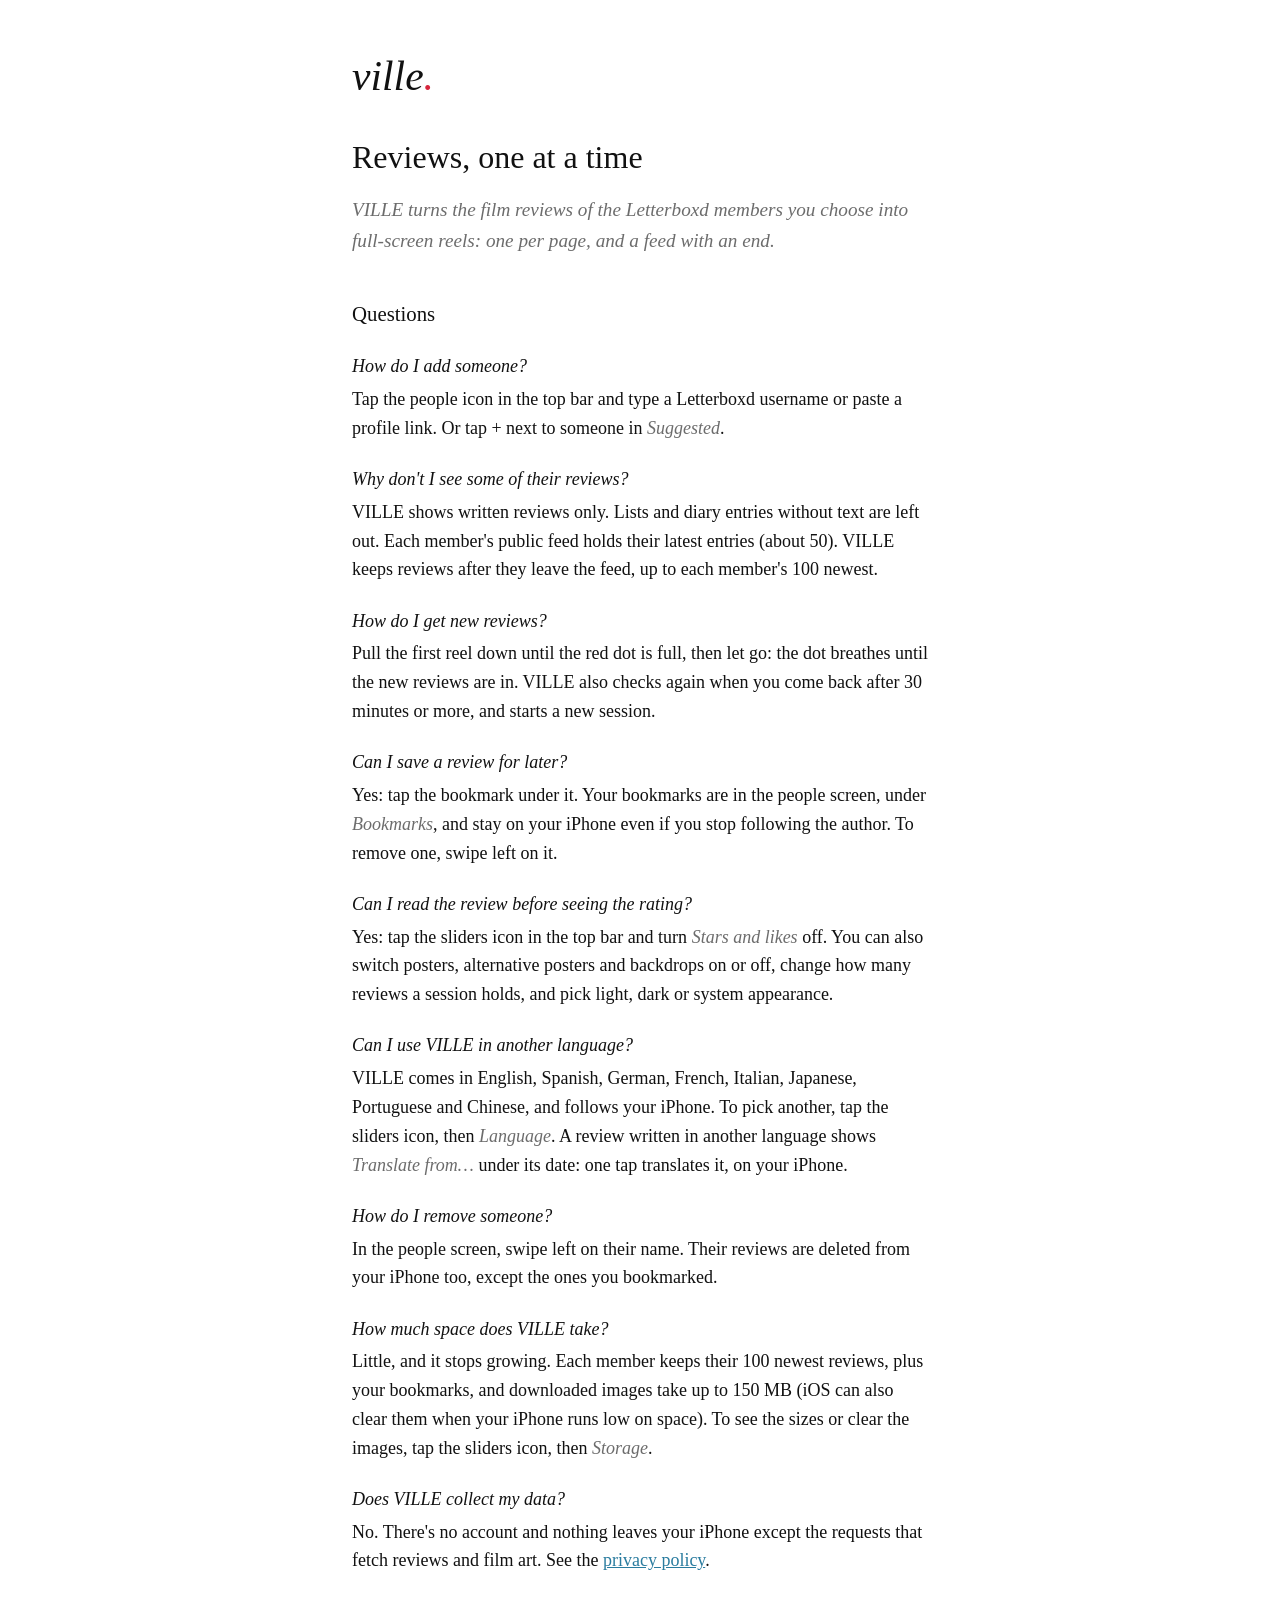
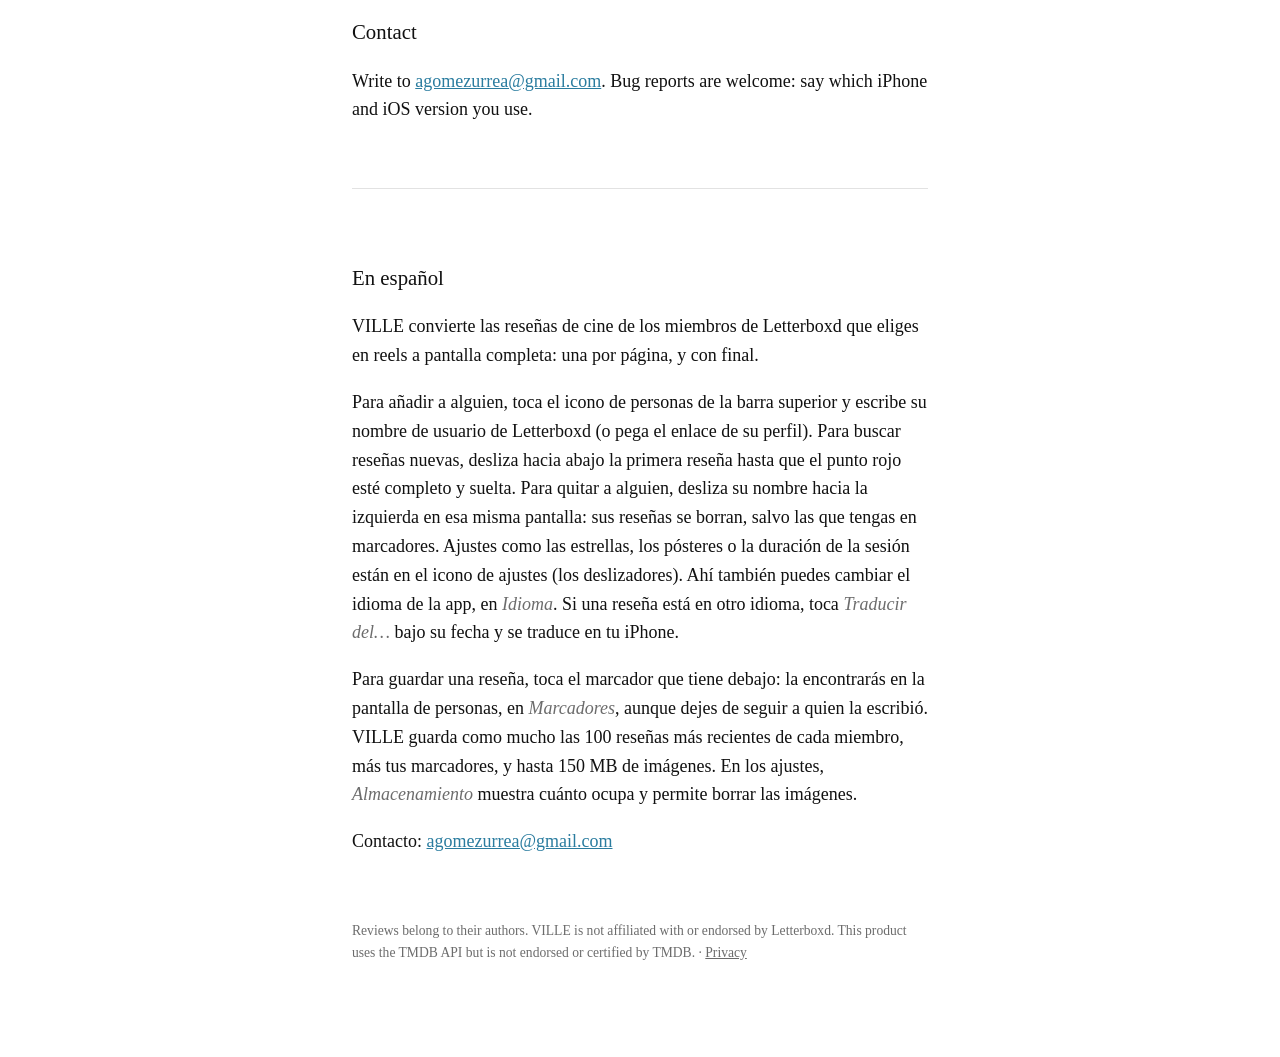
==== store/site/index.html @ 84516b31 "docs: describe bookmarks and storage limits on the support pages - Support: saving a review for late" ====
<!doctype html>
<html lang="en">
<head>
  <meta charset="utf-8">
  <meta name="viewport" content="width=device-width, initial-scale=1">
  <title>Support · ville.</title>
  <meta name="description" content="Film reviews from the Letterboxd members you choose, one at a time. Help and contact.">
  <meta name="color-scheme" content="light dark">
  <meta name="theme-color" content="#ffffff" media="(prefers-color-scheme: light)">
  <meta name="theme-color" content="#000000" media="(prefers-color-scheme: dark)">
  <link rel="icon" type="image/png" sizes="192x192" href="favicon.png">
  <link rel="apple-touch-icon" href="apple-touch-icon.png">
  <!-- Link previews (iMessage, WhatsApp, social): the app icon, exported from AppIcon.icon with ictool -->
  <meta property="og:type" content="website">
  <meta property="og:site_name" content="ville.">
  <meta property="og:title" content="ville.">
  <meta property="og:description" content="Film reviews from the Letterboxd members you choose, one at a time.">
  <meta property="og:url" content="https://blhdes.github.io/village/">
  <meta property="og:image" content="https://blhdes.github.io/village/og-image.png">
  <meta property="og:image:width" content="1200">
  <meta property="og:image:height" content="630">
  <meta property="og:image:alt" content="The VILLE app icon: a lowercase serif italic v and a red full stop.">
  <meta name="twitter:card" content="summary_large_image">
  <link rel="stylesheet" href="style.css">
</head>
<body>
<main>
  <span class="wordmark">ville<span class="dot">.</span></span>

  <h1>Reviews, one at a time</h1>
  <p class="lede">VILLE turns the film reviews of the Letterboxd members you choose into full-screen reels: one per page, and a feed with an end.</p>

  <h2>Questions</h2>
  <dl>
    <dt>How do I add someone?</dt>
    <dd>Tap the people icon in the top bar and type a Letterboxd username or paste a profile link. Or tap + next to someone in <em>Suggested</em>.</dd>

    <dt>Why don't I see some of their reviews?</dt>
    <dd>VILLE shows written reviews only. Lists and diary entries without text are left out. Each member's public feed holds their latest entries (about 50). VILLE keeps reviews after they leave the feed, up to each member's 100 newest.</dd>

    <dt>How do I get new reviews?</dt>
    <dd>Pull the first reel down until the red dot is full, then let go: the dot breathes until the new reviews are in. VILLE also checks again when you come back after 30 minutes or more, and starts a new session.</dd>

    <dt>Can I save a review for later?</dt>
    <dd>Yes: tap the bookmark under it. Your bookmarks are in the people screen, under <em>Bookmarks</em>, and stay on your iPhone even if you stop following the author. To remove one, swipe left on it.</dd>

    <dt>Can I read the review before seeing the rating?</dt>
    <dd>Yes: tap the sliders icon in the top bar and turn <em>Stars and likes</em> off. You can also switch posters, alternative posters and backdrops on or off, change how many reviews a session holds, and pick light, dark or system appearance.</dd>

    <dt>Can I use VILLE in another language?</dt>
    <dd>VILLE comes in English, Spanish, German, French, Italian, Japanese, Portuguese and Chinese, and follows your iPhone. To pick another, tap the sliders icon, then <em>Language</em>. A review written in another language shows <em>Translate from…</em> under its date: one tap translates it, on your iPhone.</dd>

    <dt>How do I remove someone?</dt>
    <dd>In the people screen, swipe left on their name. Their reviews are deleted from your iPhone too, except the ones you bookmarked.</dd>

    <dt>How much space does VILLE take?</dt>
    <dd>Little, and it stops growing. Each member keeps their 100 newest reviews, plus your bookmarks, and downloaded images take up to 150 MB (iOS can also clear them when your iPhone runs low on space). To see the sizes or clear the images, tap the sliders icon, then <em>Storage</em>.</dd>

    <dt>Does VILLE collect my data?</dt>
    <dd>No. There's no account and nothing leaves your iPhone except the requests that fetch reviews and film art. See the <a href="privacy.html">privacy policy</a>.</dd>
  </dl>

  <h2>Contact</h2>
  <p>Write to <a href="mailto:agomezurrea@gmail.com">agomezurrea@gmail.com</a>. Bug reports are welcome: say which iPhone and iOS version you use.</p>

  <section class="language" lang="es">
    <h2>En español</h2>
    <p>VILLE convierte las reseñas de cine de los miembros de Letterboxd que eliges en reels a pantalla completa: una por página, y con final.</p>
    <p>Para añadir a alguien, toca el icono de personas de la barra superior y escribe su nombre de usuario de Letterboxd (o pega el enlace de su perfil). Para buscar reseñas nuevas, desliza hacia abajo la primera reseña hasta que el punto rojo esté completo y suelta. Para quitar a alguien, desliza su nombre hacia la izquierda en esa misma pantalla: sus reseñas se borran, salvo las que tengas en marcadores. Ajustes como las estrellas, los pósteres o la duración de la sesión están en el icono de ajustes (los deslizadores). Ahí también puedes cambiar el idioma de la app, en <em>Idioma</em>. Si una reseña está en otro idioma, toca <em>Traducir del…</em> bajo su fecha y se traduce en tu iPhone.</p>
    <p>Para guardar una reseña, toca el marcador que tiene debajo: la encontrarás en la pantalla de personas, en <em>Marcadores</em>, aunque dejes de seguir a quien la escribió. VILLE guarda como mucho las 100 reseñas más recientes de cada miembro, más tus marcadores, y hasta 150 MB de imágenes. En los ajustes, <em>Almacenamiento</em> muestra cuánto ocupa y permite borrar las imágenes.</p>
    <p>Contacto: <a href="mailto:agomezurrea@gmail.com">agomezurrea@gmail.com</a></p>
  </section>

  <footer>
    <p>Reviews belong to their authors. VILLE is not affiliated with or endorsed by Letterboxd. This product uses the TMDB API but is not endorsed or certified by TMDB. · <a href="privacy.html">Privacy</a></p>
  </footer>
</main>
</body>
</html>
---- store/site/style.css ----
/* VILLE support site: the app's editorial voice on the web.
   Serif text, italic secondary voice, a red full stop, plenty of space. */

:root {
  --bg: #ffffff;
  --text: #111111;
  --secondary: rgba(17, 17, 17, 0.62);
  --red: #d7263d;   /* BrandRed, light */
  --blue: #2a7c9f;  /* BrandBlue, light: links */
  --rule: rgba(17, 17, 17, 0.12);
}

@media (prefers-color-scheme: dark) {
  :root {
    --bg: #000000;
    --text: #f2f2f2;
    --secondary: rgba(242, 242, 242, 0.62);
    --red: #e5475d;  /* BrandRed, dark */
    --blue: #3b95bc; /* BrandBlue, dark */
    --rule: rgba(242, 242, 242, 0.14);
  }
}

* { box-sizing: border-box; }

html { -webkit-text-size-adjust: 100%; }

body {
  margin: 0;
  background: var(--bg);
  color: var(--text);
  font-family: ui-serif, "New York", "Iowan Old Style", Georgia, serif;
  font-size: 18px;
  line-height: 1.6;
}

main {
  max-width: 38rem;
  margin: 0 auto;
  padding: 3.5rem 1rem 5rem;
}

.wordmark {
  display: inline-block;
  font-style: italic;
  font-weight: 400;
  font-size: 2.6rem;
  line-height: 1;
  color: var(--text);
  text-decoration: none;
  margin-bottom: 2.5rem;
}

.dot { color: var(--red); }

h1 {
  font-weight: 400;
  font-size: 2rem;
  line-height: 1.2;
  margin: 0 0 0.5rem;
}

h2 {
  font-weight: 400;
  font-size: 1.3rem;
  margin: 2.5rem 0 0.5rem;
}

.dateline {
  font-size: 0.75rem;
  letter-spacing: 0.14em;
  text-transform: uppercase;
  color: var(--secondary);
  margin: 0 0 2rem;
}

.lede {
  font-style: italic;
  font-size: 1.2rem;
  color: var(--secondary);
}

em, .note { color: var(--secondary); }

a { color: var(--blue); }

ul { padding-left: 1.2rem; }
li { margin: 0.35rem 0; }

dt { margin-top: 1.4rem; font-style: italic; }
dd { margin: 0.25rem 0 0; }

.language {
  margin-top: 4rem;
  padding-top: 2rem;
  border-top: 1px solid var(--rule);
}

footer {
  margin-top: 4rem;
  font-size: 0.85rem;
  color: var(--secondary);
}

footer a { color: inherit; }
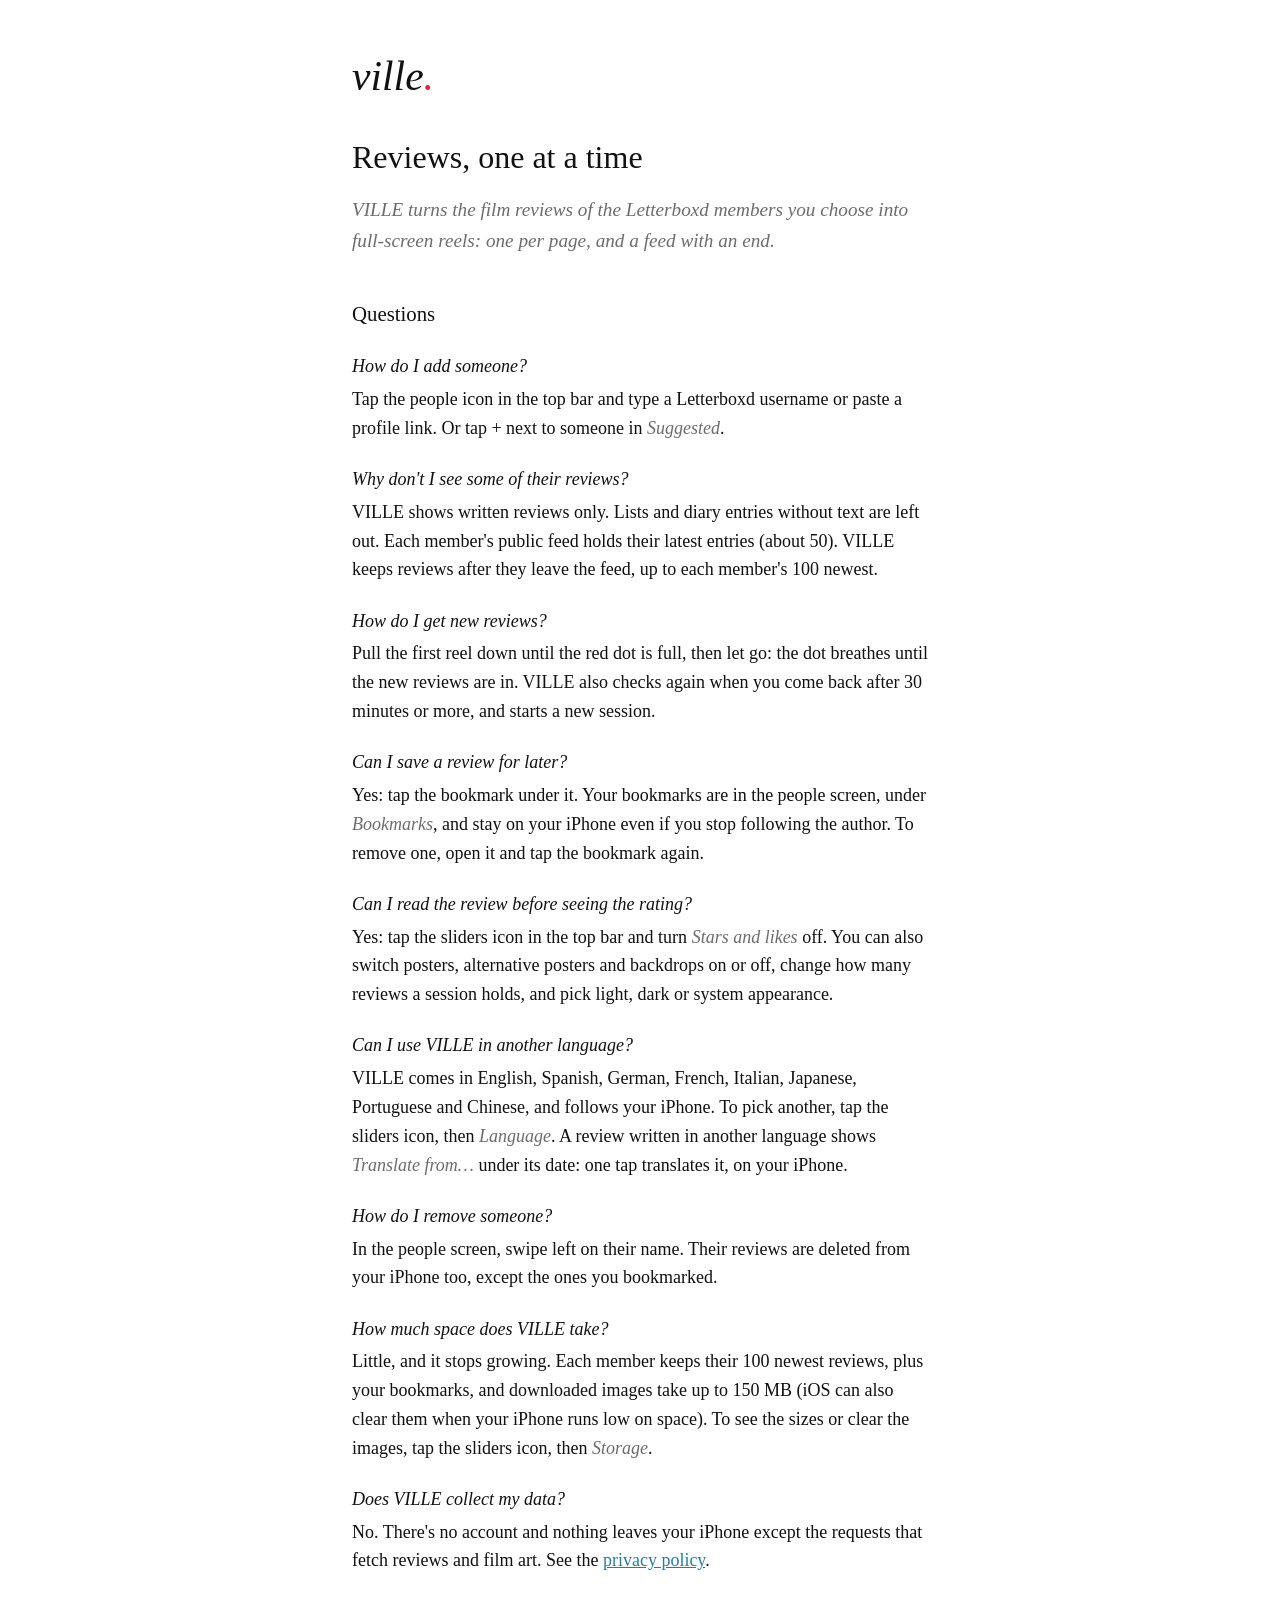
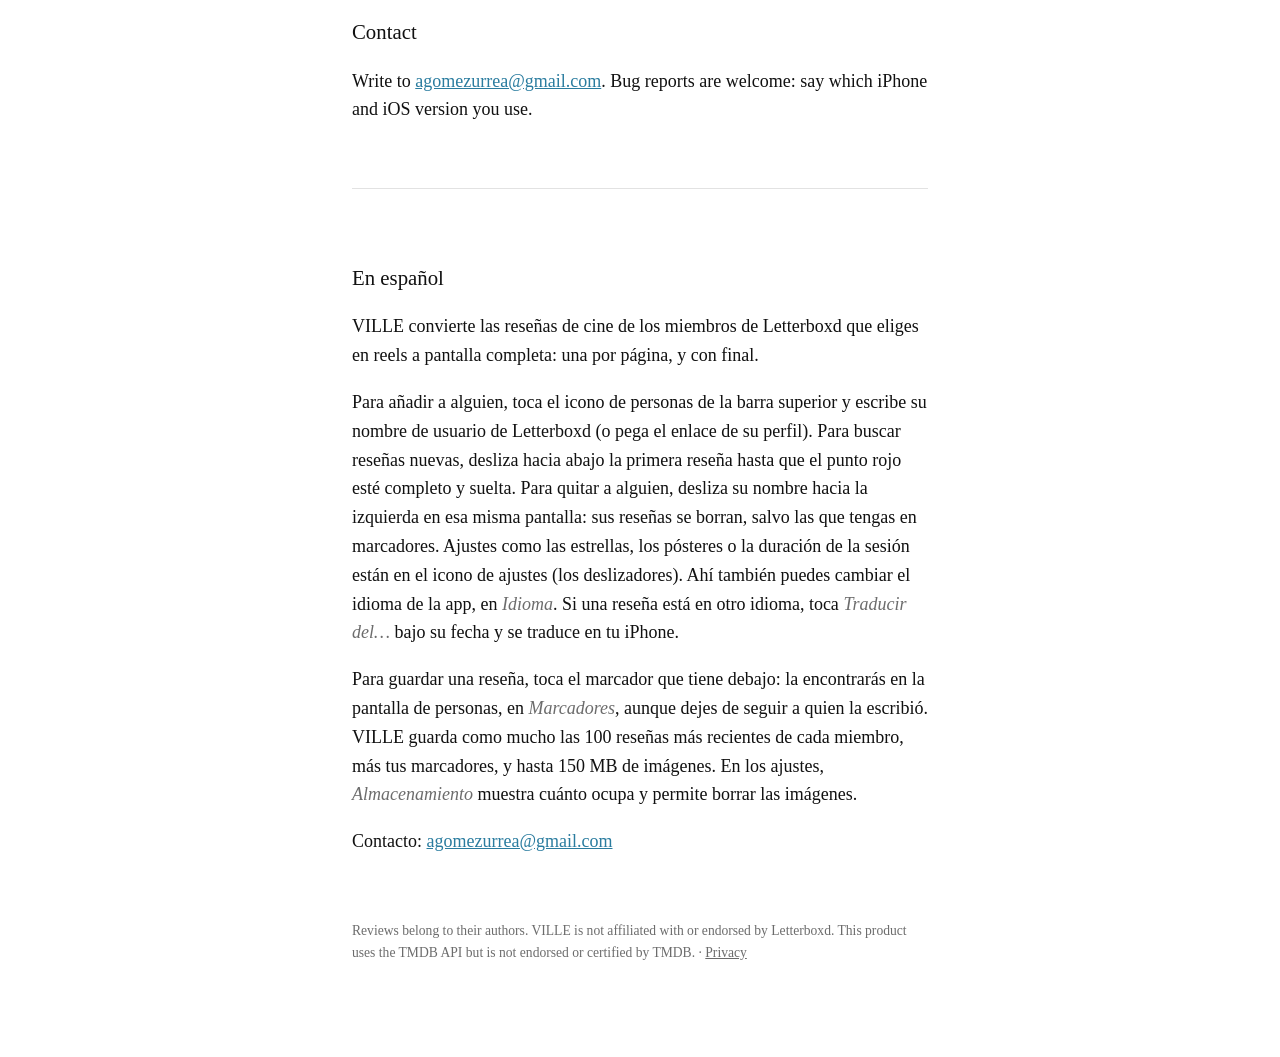
==== commit 1805da3c: "feat: scroll through bookmarks once one is open - Tapping a bookmark opens all of them in full on on" ====
--- a/store/site/index.html
+++ b/store/site/index.html
@@ -42,7 +42,7 @@
     <dd>Pull the first reel down until the red dot is full, then let go: the dot breathes until the new reviews are in. VILLE also checks again when you come back after 30 minutes or more, and starts a new session.</dd>
 
     <dt>Can I save a review for later?</dt>
-    <dd>Yes: tap the bookmark under it. Your bookmarks are in the people screen, under <em>Bookmarks</em>, and stay on your iPhone even if you stop following the author. To remove one, swipe left on it.</dd>
+    <dd>Yes: tap the bookmark under it. Your bookmarks are in the people screen, under <em>Bookmarks</em>, and stay on your iPhone even if you stop following the author. To remove one, open it and tap the bookmark again.</dd>
 
     <dt>Can I read the review before seeing the rating?</dt>
     <dd>Yes: tap the sliders icon in the top bar and turn <em>Stars and likes</em> off. You can also switch posters, alternative posters and backdrops on or off, change how many reviews a session holds, and pick light, dark or system appearance.</dd>
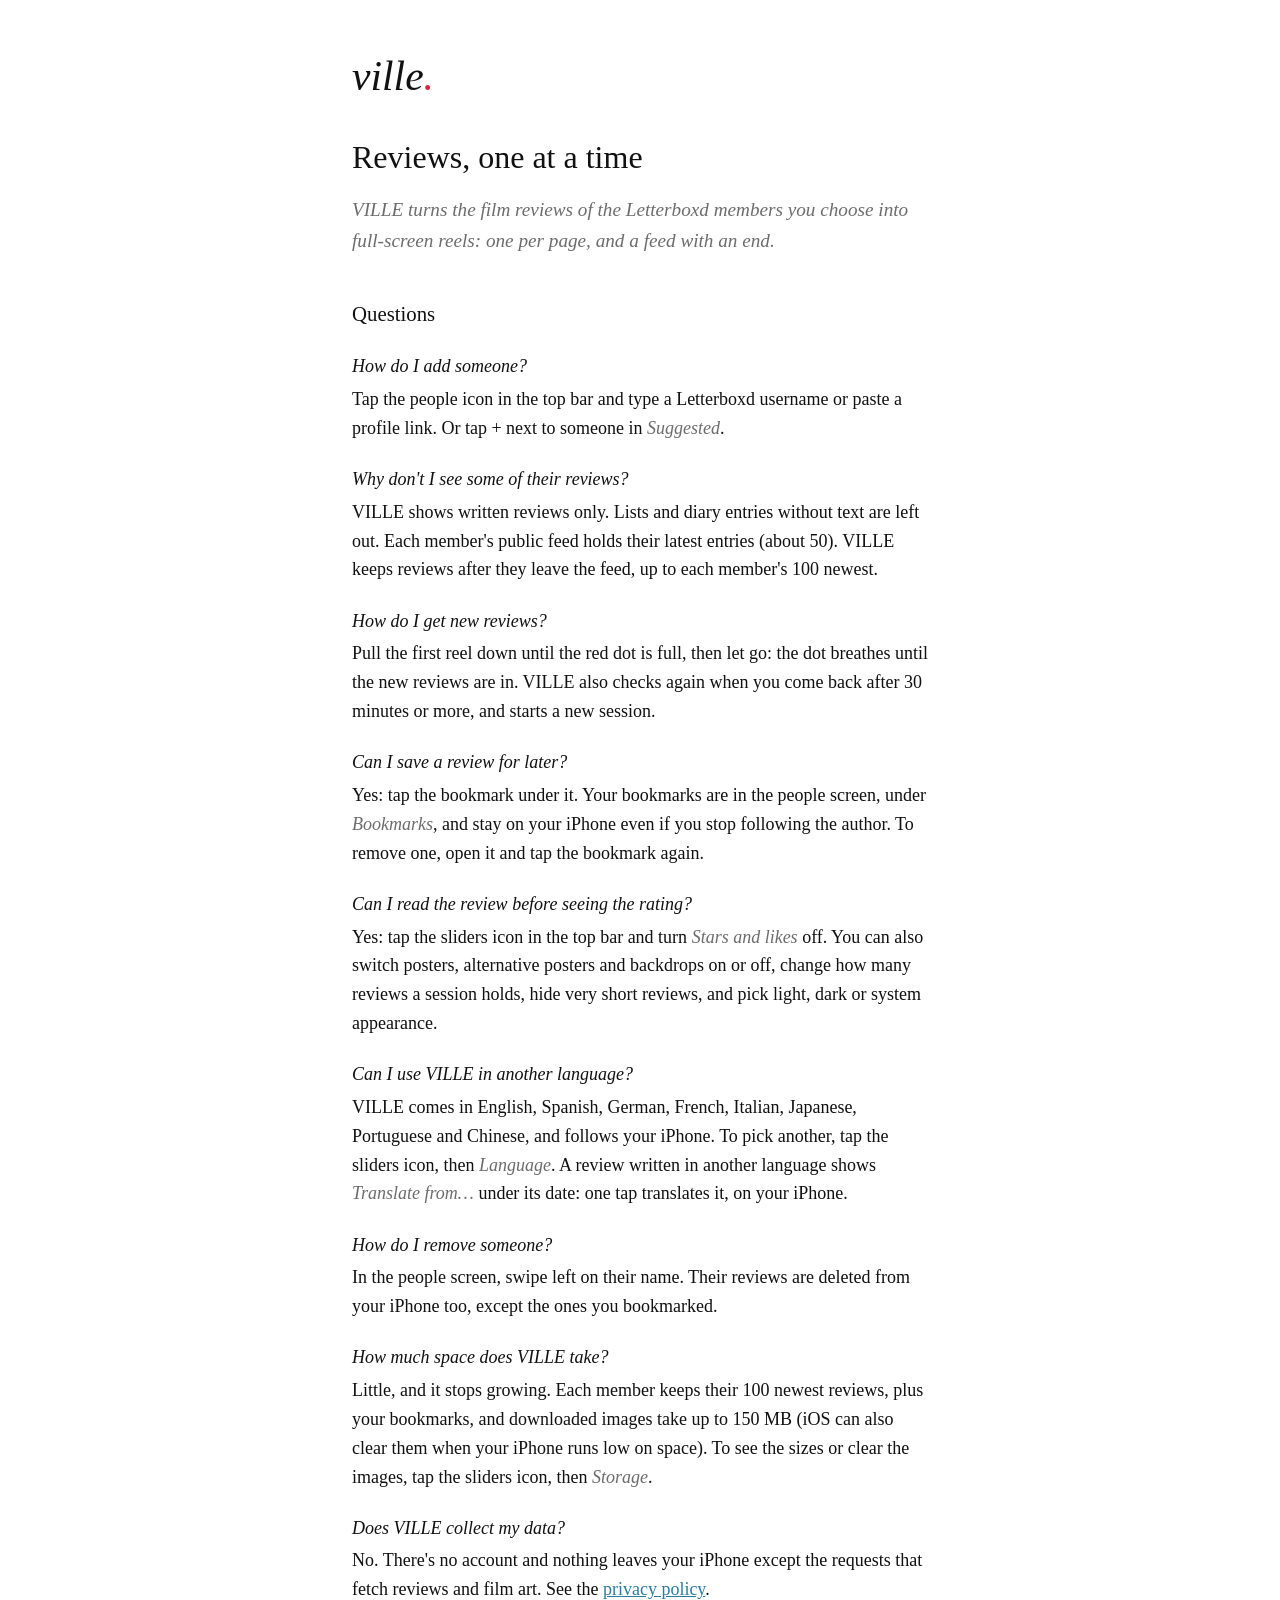
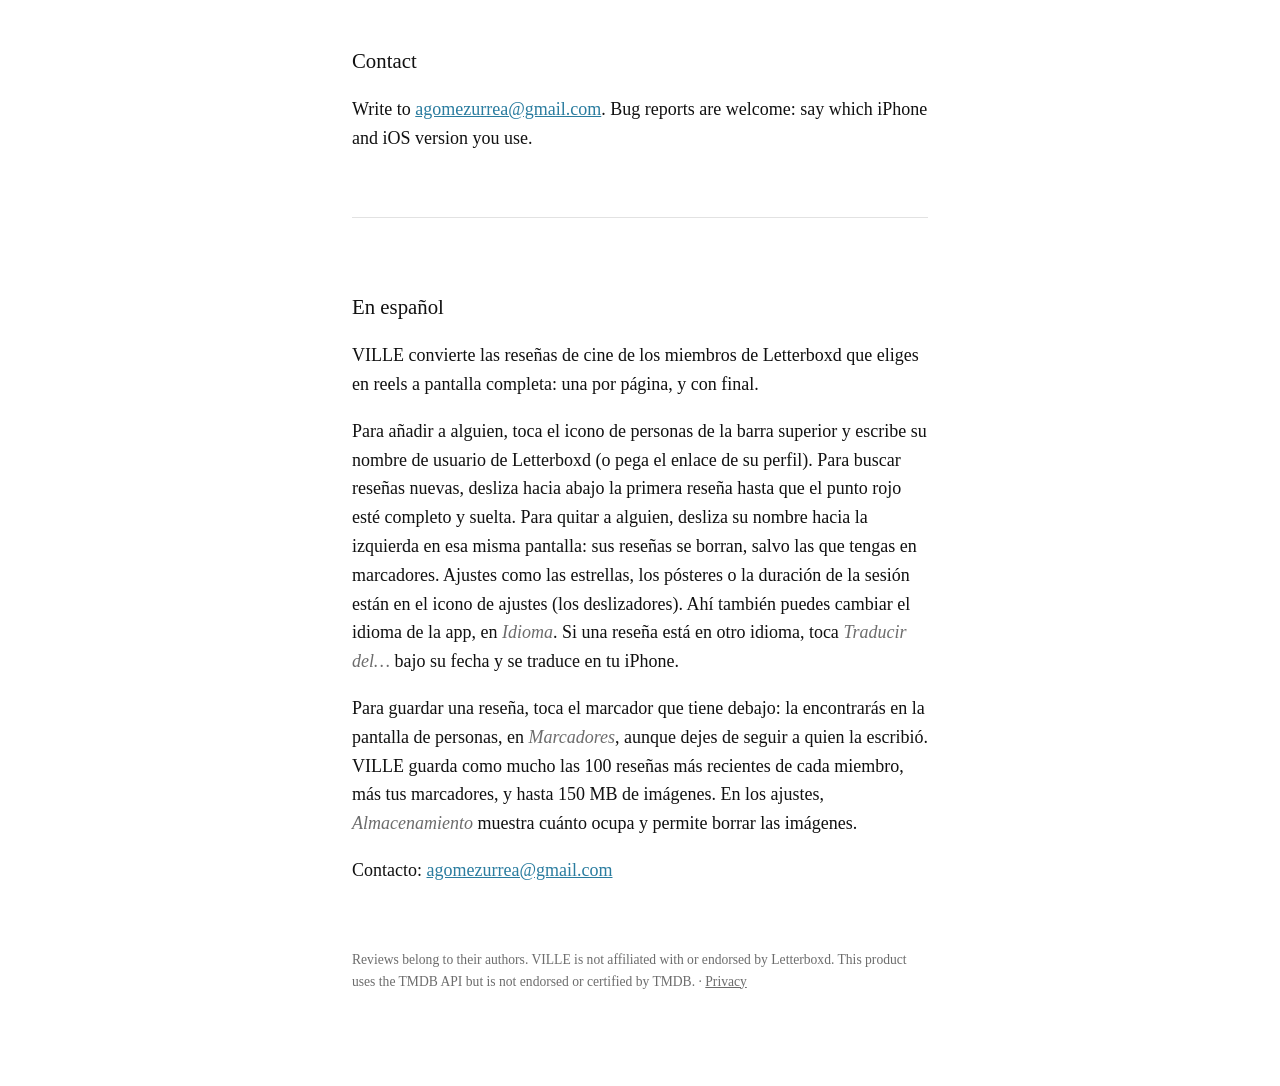
==== commit 2bff48fc: "feat: hide very short reviews from Settings Settings → Reading gets "Hide very short reviews", off b" ====
--- a/store/site/index.html
+++ b/store/site/index.html
@@ -45,7 +45,7 @@
     <dd>Yes: tap the bookmark under it. Your bookmarks are in the people screen, under <em>Bookmarks</em>, and stay on your iPhone even if you stop following the author. To remove one, open it and tap the bookmark again.</dd>
 
     <dt>Can I read the review before seeing the rating?</dt>
-    <dd>Yes: tap the sliders icon in the top bar and turn <em>Stars and likes</em> off. You can also switch posters, alternative posters and backdrops on or off, change how many reviews a session holds, and pick light, dark or system appearance.</dd>
+    <dd>Yes: tap the sliders icon in the top bar and turn <em>Stars and likes</em> off. You can also switch posters, alternative posters and backdrops on or off, change how many reviews a session holds, hide very short reviews, and pick light, dark or system appearance.</dd>
 
     <dt>Can I use VILLE in another language?</dt>
     <dd>VILLE comes in English, Spanish, German, French, Italian, Japanese, Portuguese and Chinese, and follows your iPhone. To pick another, tap the sliders icon, then <em>Language</em>. A review written in another language shows <em>Translate from…</em> under its date: one tap translates it, on your iPhone.</dd>
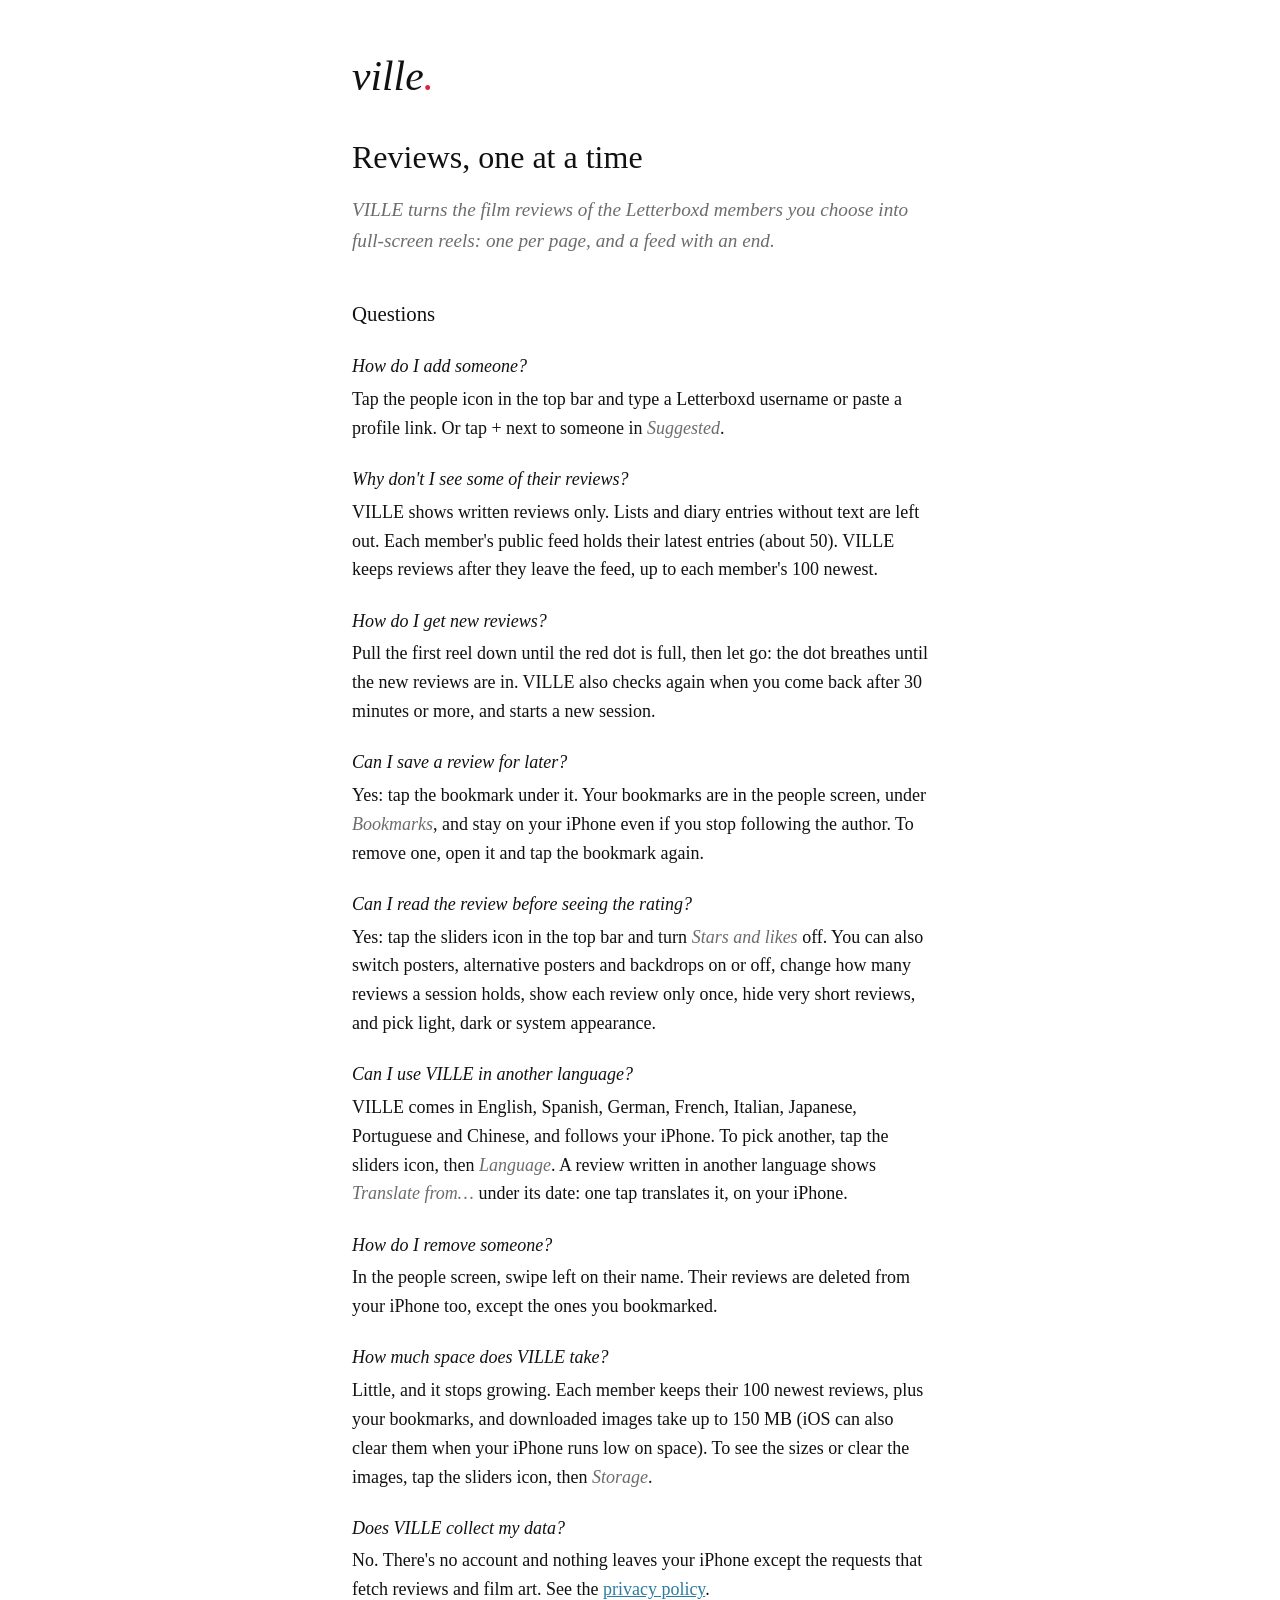
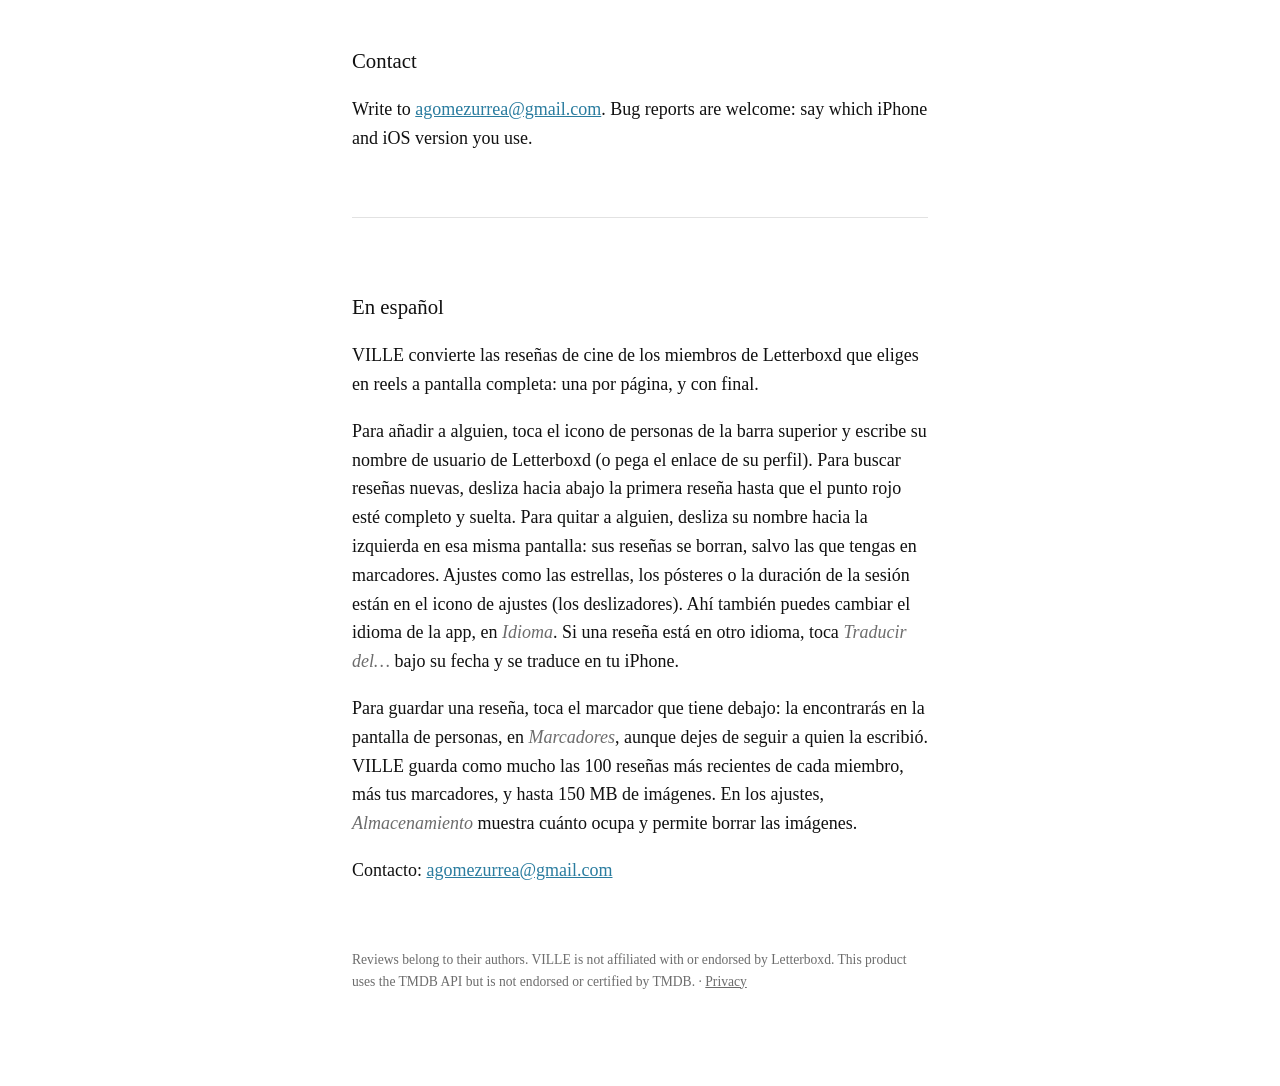
==== commit 6665ab91: "feat: show each review only once, from Settings Settings → Reading gets "Show each review once", off" ====
--- a/store/site/index.html
+++ b/store/site/index.html
@@ -45,7 +45,7 @@
     <dd>Yes: tap the bookmark under it. Your bookmarks are in the people screen, under <em>Bookmarks</em>, and stay on your iPhone even if you stop following the author. To remove one, open it and tap the bookmark again.</dd>
 
     <dt>Can I read the review before seeing the rating?</dt>
-    <dd>Yes: tap the sliders icon in the top bar and turn <em>Stars and likes</em> off. You can also switch posters, alternative posters and backdrops on or off, change how many reviews a session holds, hide very short reviews, and pick light, dark or system appearance.</dd>
+    <dd>Yes: tap the sliders icon in the top bar and turn <em>Stars and likes</em> off. You can also switch posters, alternative posters and backdrops on or off, change how many reviews a session holds, show each review only once, hide very short reviews, and pick light, dark or system appearance.</dd>
 
     <dt>Can I use VILLE in another language?</dt>
     <dd>VILLE comes in English, Spanish, German, French, Italian, Japanese, Portuguese and Chinese, and follows your iPhone. To pick another, tap the sliders icon, then <em>Language</em>. A review written in another language shows <em>Translate from…</em> under its date: one tap translates it, on your iPhone.</dd>
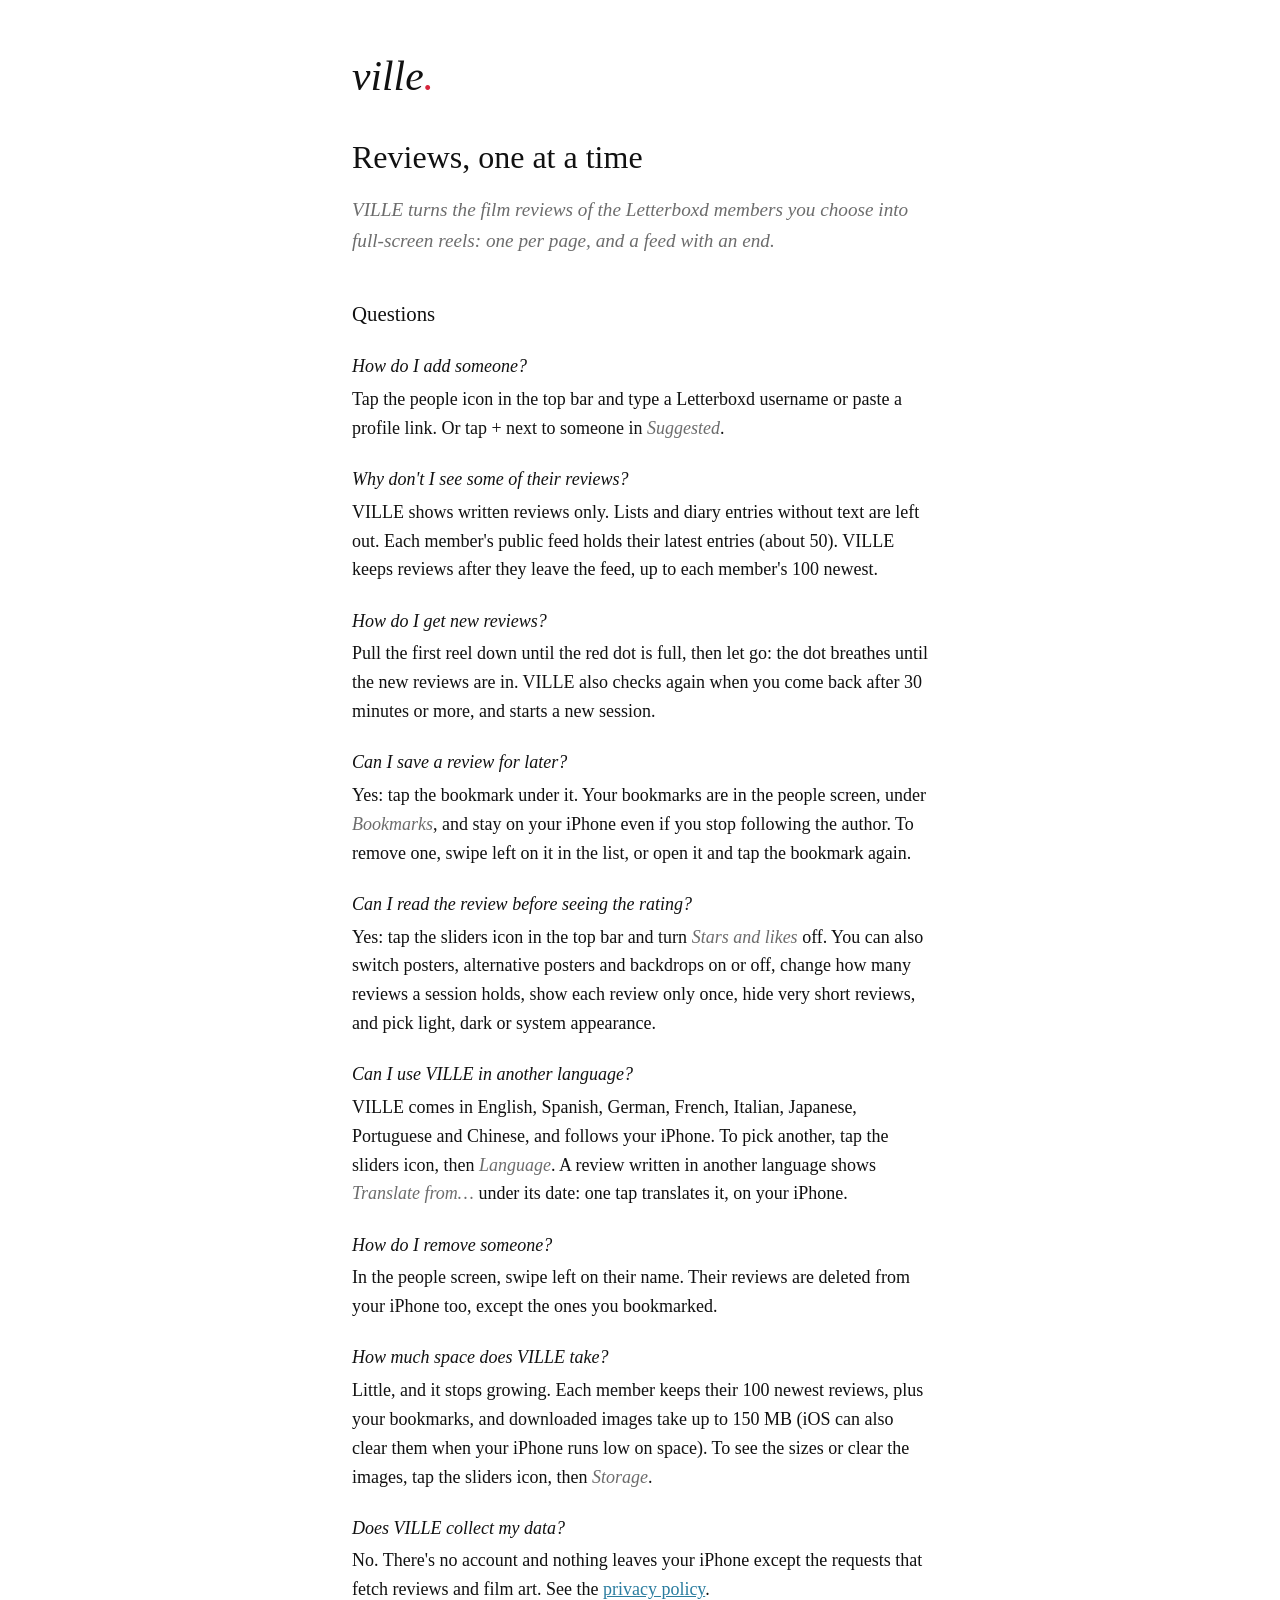
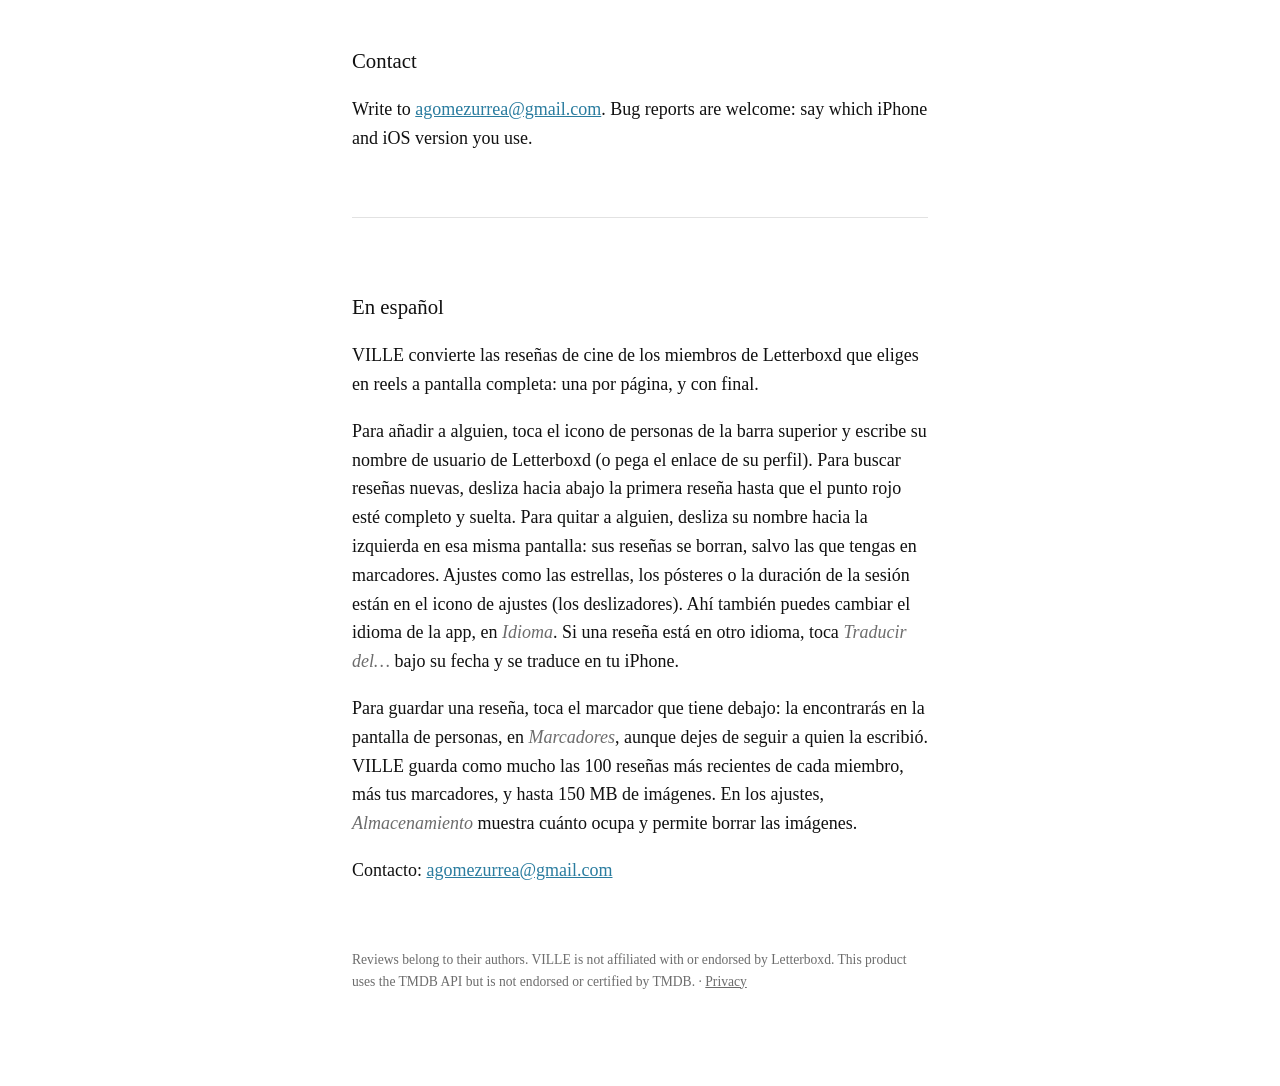
==== commit 1e020240: "feat: remove bookmarks with a swipe in the list Bookmarks double as a watchlist: swiping a row left " ====
--- a/store/site/index.html
+++ b/store/site/index.html
@@ -42,7 +42,7 @@
     <dd>Pull the first reel down until the red dot is full, then let go: the dot breathes until the new reviews are in. VILLE also checks again when you come back after 30 minutes or more, and starts a new session.</dd>
 
     <dt>Can I save a review for later?</dt>
-    <dd>Yes: tap the bookmark under it. Your bookmarks are in the people screen, under <em>Bookmarks</em>, and stay on your iPhone even if you stop following the author. To remove one, open it and tap the bookmark again.</dd>
+    <dd>Yes: tap the bookmark under it. Your bookmarks are in the people screen, under <em>Bookmarks</em>, and stay on your iPhone even if you stop following the author. To remove one, swipe left on it in the list, or open it and tap the bookmark again.</dd>
 
     <dt>Can I read the review before seeing the rating?</dt>
     <dd>Yes: tap the sliders icon in the top bar and turn <em>Stars and likes</em> off. You can also switch posters, alternative posters and backdrops on or off, change how many reviews a session holds, show each review only once, hide very short reviews, and pick light, dark or system appearance.</dd>
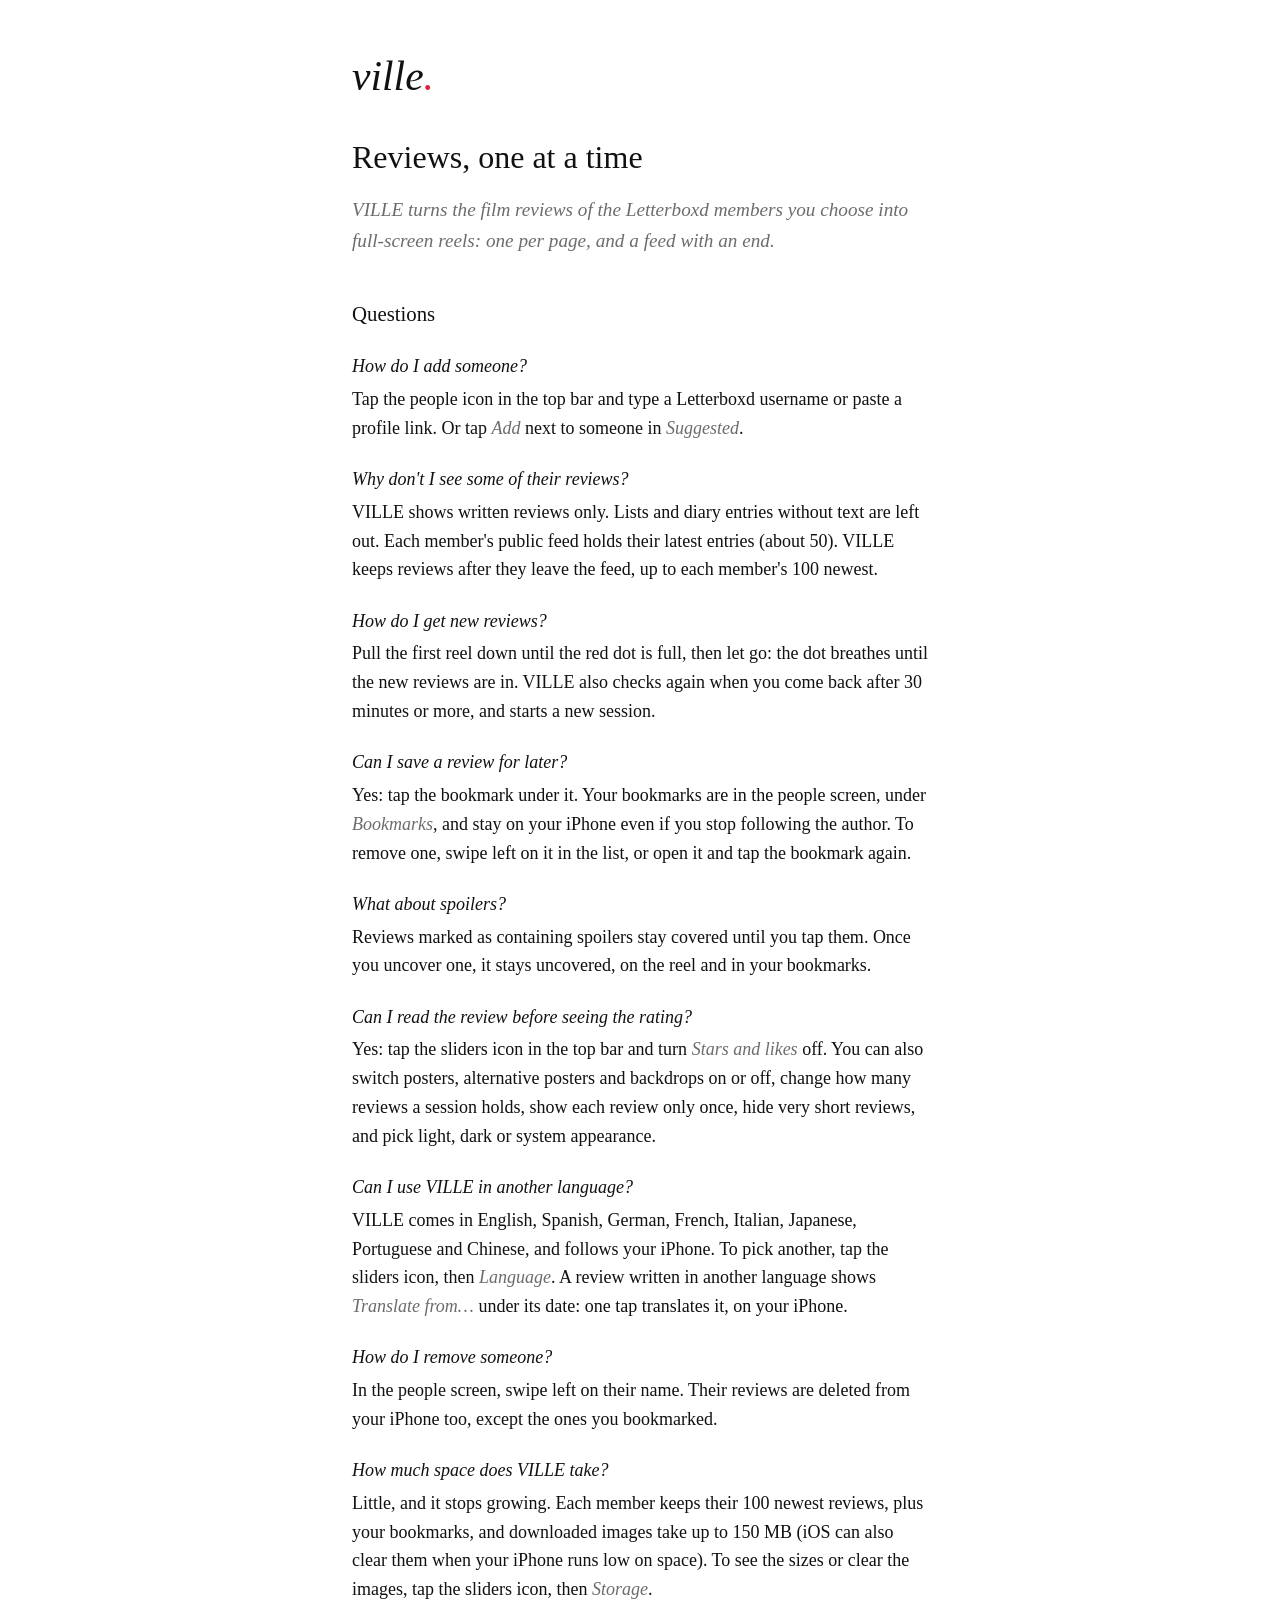
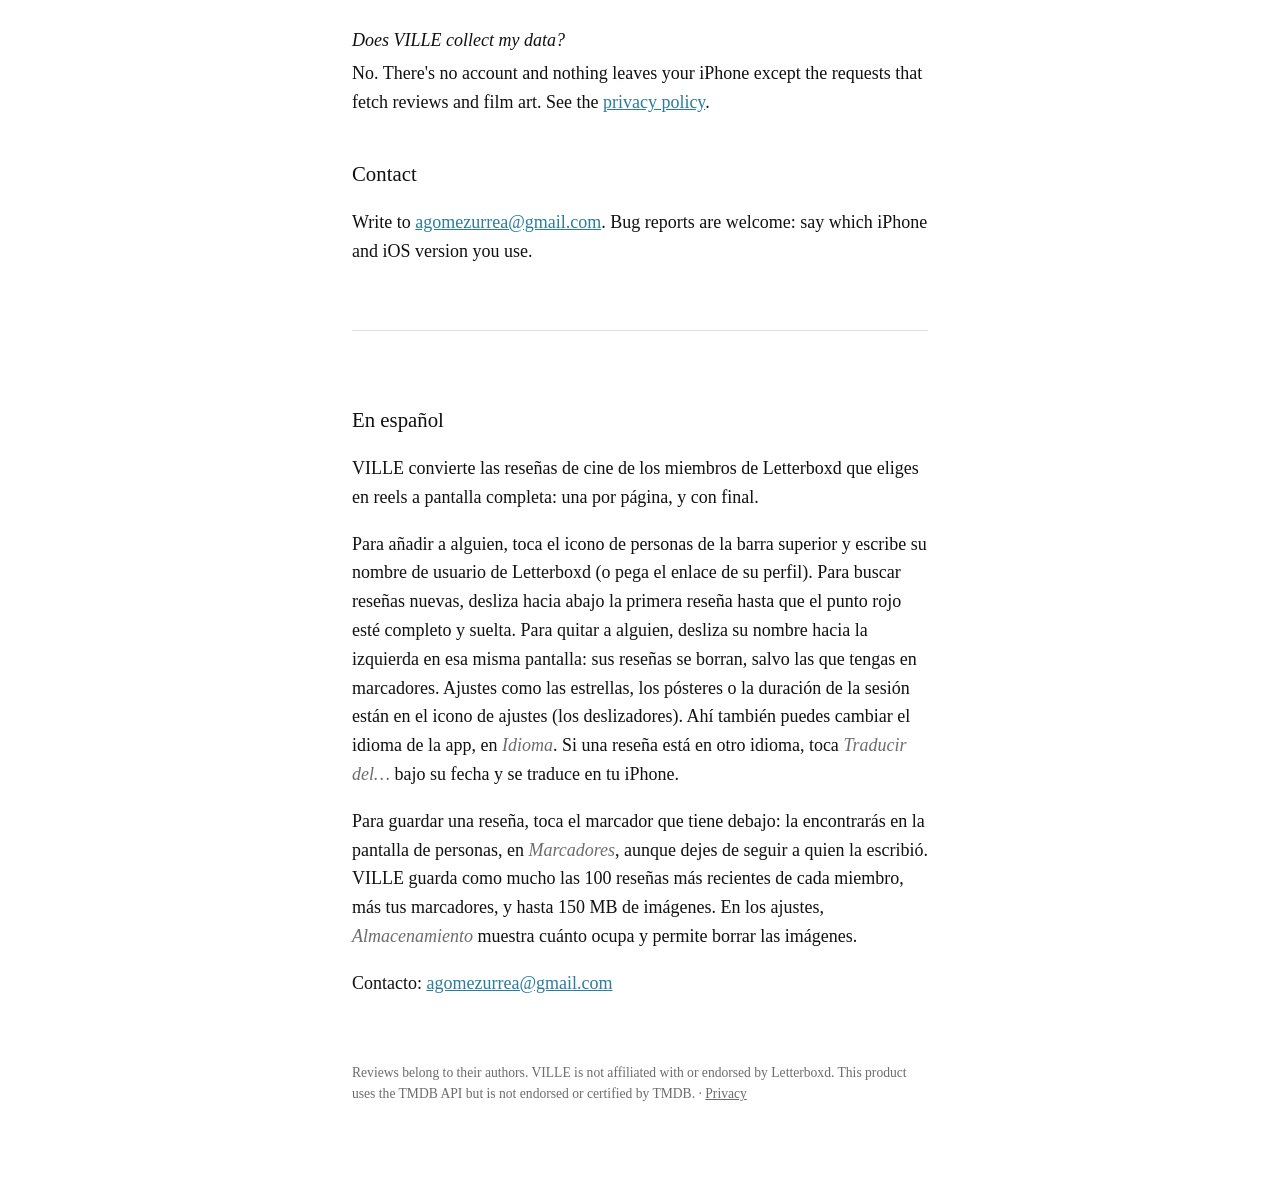
==== commit 7aa3193d: "docs: bring the README and store docs up to date - README: what VILLE does today (Reading options, b" ====
--- a/store/site/index.html
+++ b/store/site/index.html
@@ -33,7 +33,7 @@
   <h2>Questions</h2>
   <dl>
     <dt>How do I add someone?</dt>
-    <dd>Tap the people icon in the top bar and type a Letterboxd username or paste a profile link. Or tap + next to someone in <em>Suggested</em>.</dd>
+    <dd>Tap the people icon in the top bar and type a Letterboxd username or paste a profile link. Or tap <em>Add</em> next to someone in <em>Suggested</em>.</dd>
 
     <dt>Why don't I see some of their reviews?</dt>
     <dd>VILLE shows written reviews only. Lists and diary entries without text are left out. Each member's public feed holds their latest entries (about 50). VILLE keeps reviews after they leave the feed, up to each member's 100 newest.</dd>
@@ -43,6 +43,9 @@
 
     <dt>Can I save a review for later?</dt>
     <dd>Yes: tap the bookmark under it. Your bookmarks are in the people screen, under <em>Bookmarks</em>, and stay on your iPhone even if you stop following the author. To remove one, swipe left on it in the list, or open it and tap the bookmark again.</dd>
+
+    <dt>What about spoilers?</dt>
+    <dd>Reviews marked as containing spoilers stay covered until you tap them. Once you uncover one, it stays uncovered, on the reel and in your bookmarks.</dd>
 
     <dt>Can I read the review before seeing the rating?</dt>
     <dd>Yes: tap the sliders icon in the top bar and turn <em>Stars and likes</em> off. You can also switch posters, alternative posters and backdrops on or off, change how many reviews a session holds, show each review only once, hide very short reviews, and pick light, dark or system appearance.</dd>
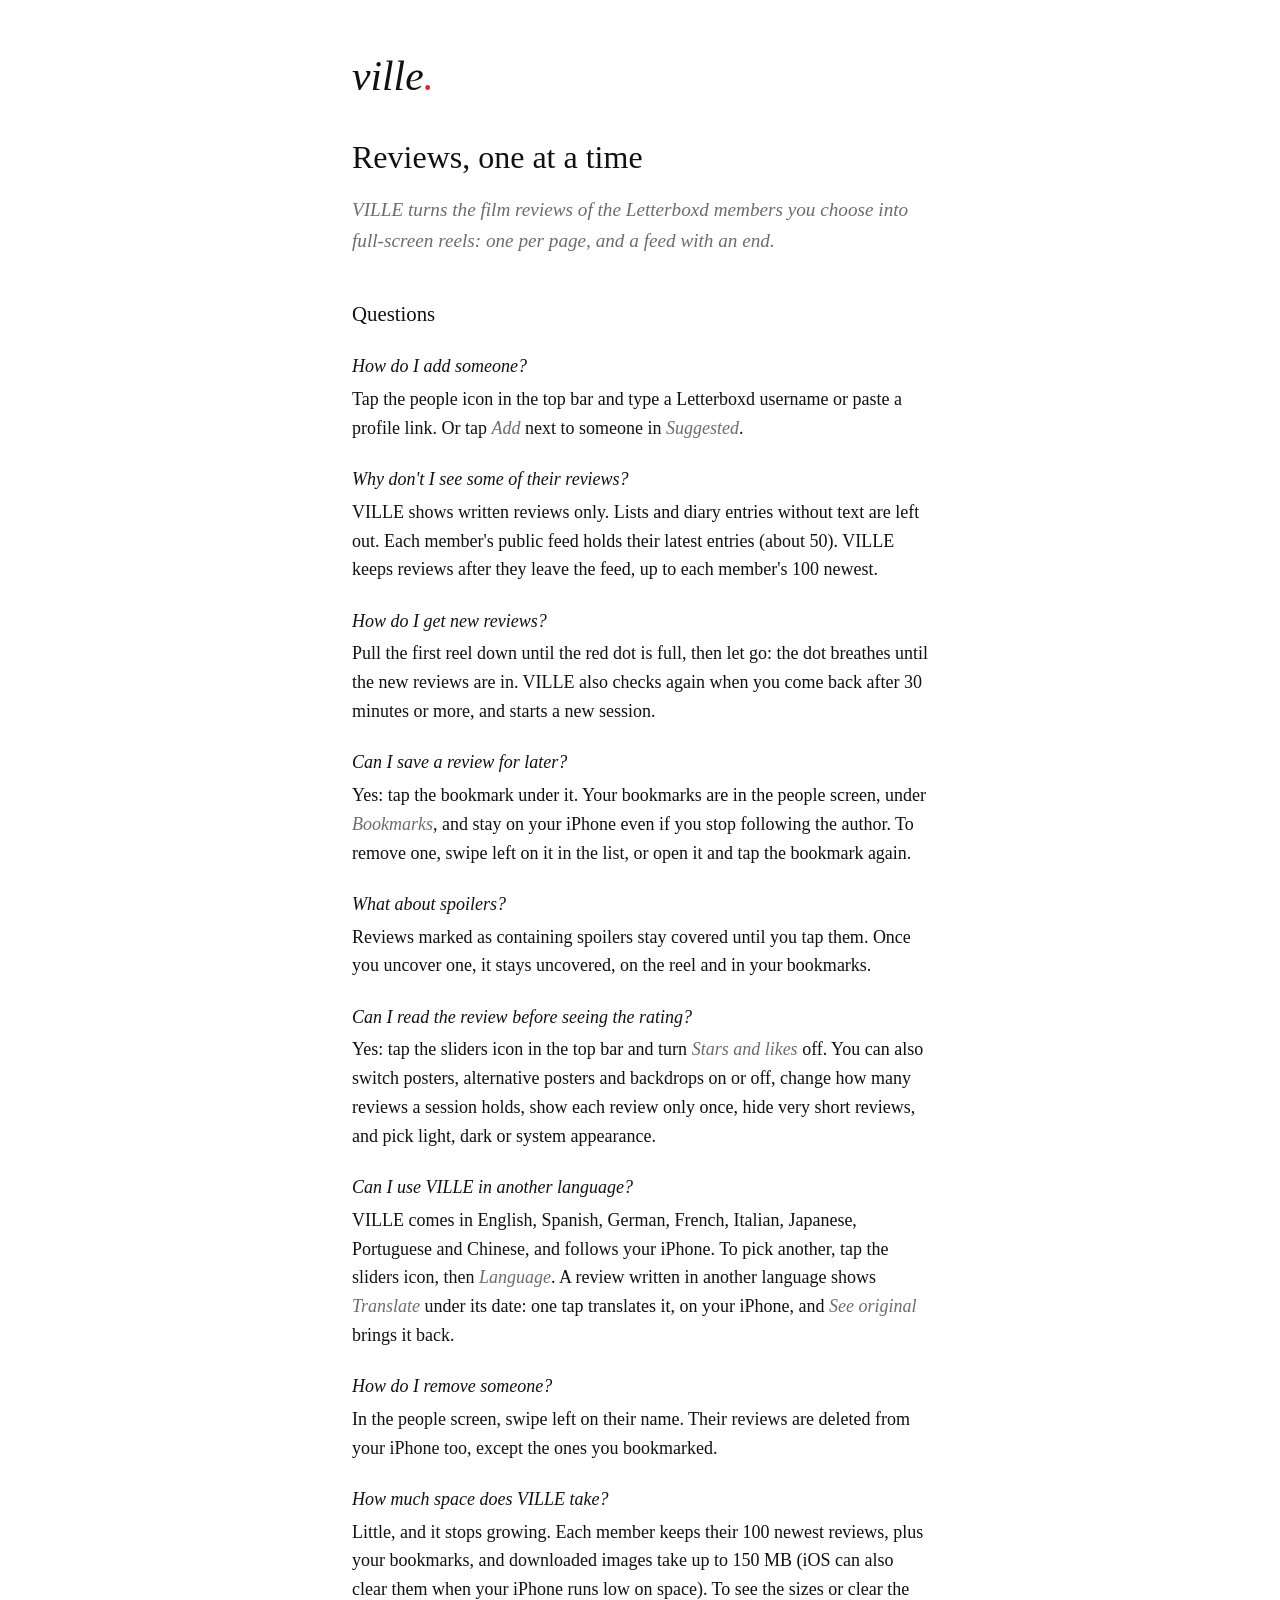
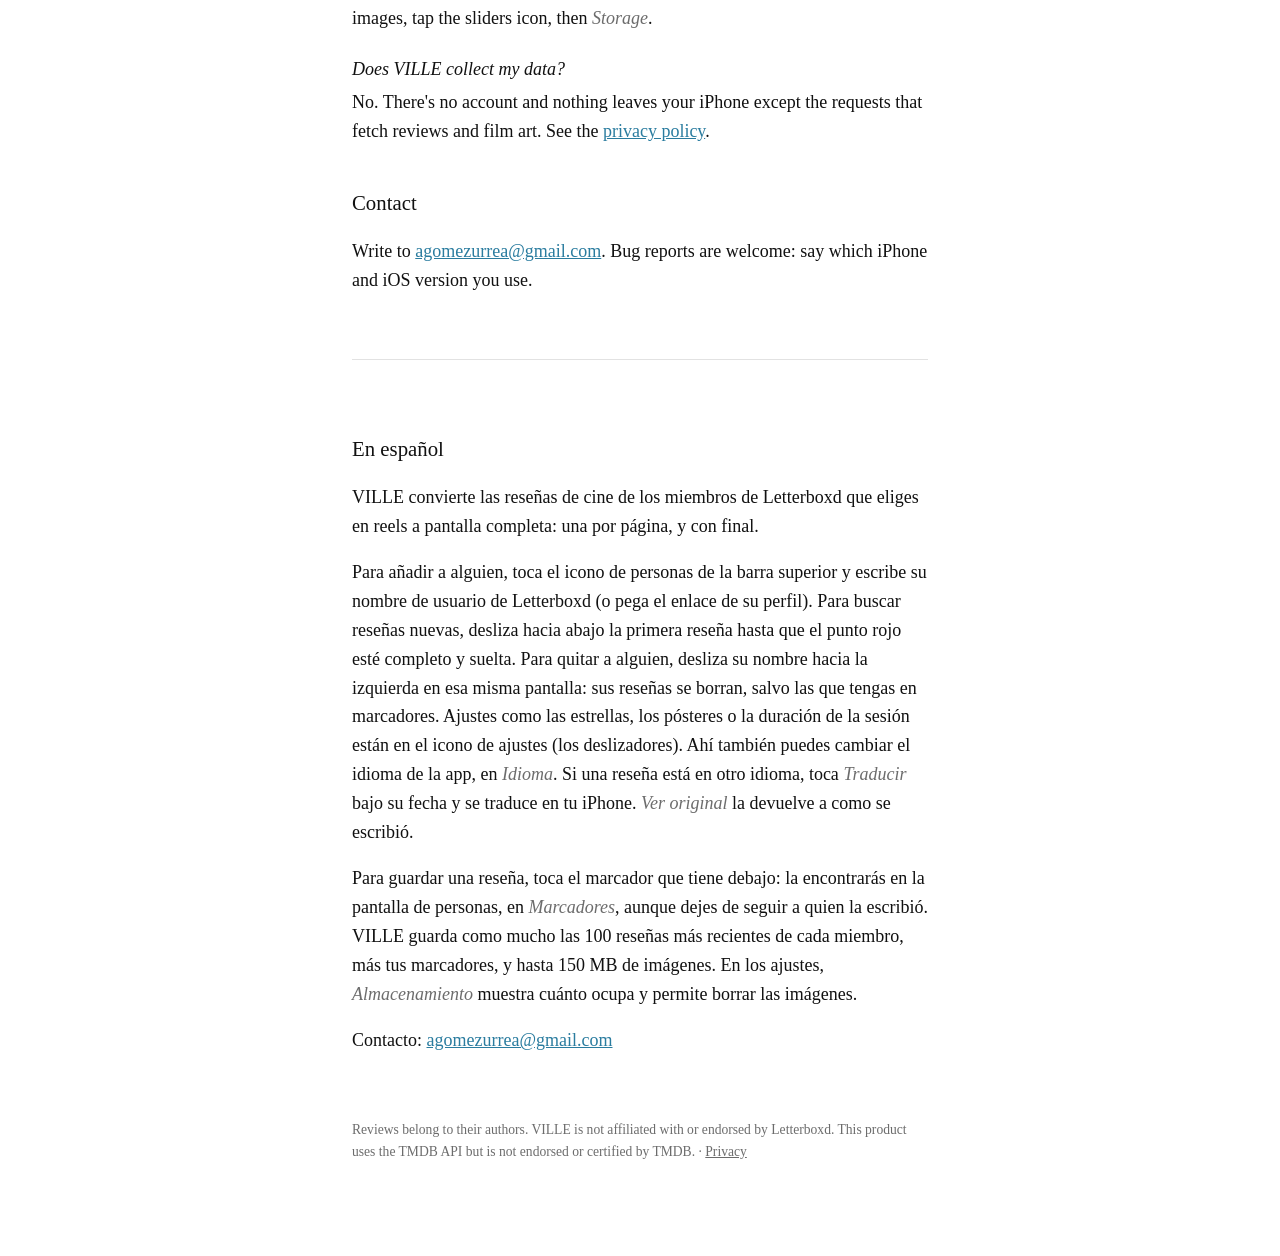
==== commit 120d0d6d: "feat: shorten the translation note and add the translate symbol The note under a review's dateline n" ====
--- a/store/site/index.html
+++ b/store/site/index.html
@@ -51,7 +51,7 @@
     <dd>Yes: tap the sliders icon in the top bar and turn <em>Stars and likes</em> off. You can also switch posters, alternative posters and backdrops on or off, change how many reviews a session holds, show each review only once, hide very short reviews, and pick light, dark or system appearance.</dd>
 
     <dt>Can I use VILLE in another language?</dt>
-    <dd>VILLE comes in English, Spanish, German, French, Italian, Japanese, Portuguese and Chinese, and follows your iPhone. To pick another, tap the sliders icon, then <em>Language</em>. A review written in another language shows <em>Translate from…</em> under its date: one tap translates it, on your iPhone.</dd>
+    <dd>VILLE comes in English, Spanish, German, French, Italian, Japanese, Portuguese and Chinese, and follows your iPhone. To pick another, tap the sliders icon, then <em>Language</em>. A review written in another language shows <em>Translate</em> under its date: one tap translates it, on your iPhone, and <em>See original</em> brings it back.</dd>
 
     <dt>How do I remove someone?</dt>
     <dd>In the people screen, swipe left on their name. Their reviews are deleted from your iPhone too, except the ones you bookmarked.</dd>
@@ -69,7 +69,7 @@
   <section class="language" lang="es">
     <h2>En español</h2>
     <p>VILLE convierte las reseñas de cine de los miembros de Letterboxd que eliges en reels a pantalla completa: una por página, y con final.</p>
-    <p>Para añadir a alguien, toca el icono de personas de la barra superior y escribe su nombre de usuario de Letterboxd (o pega el enlace de su perfil). Para buscar reseñas nuevas, desliza hacia abajo la primera reseña hasta que el punto rojo esté completo y suelta. Para quitar a alguien, desliza su nombre hacia la izquierda en esa misma pantalla: sus reseñas se borran, salvo las que tengas en marcadores. Ajustes como las estrellas, los pósteres o la duración de la sesión están en el icono de ajustes (los deslizadores). Ahí también puedes cambiar el idioma de la app, en <em>Idioma</em>. Si una reseña está en otro idioma, toca <em>Traducir del…</em> bajo su fecha y se traduce en tu iPhone.</p>
+    <p>Para añadir a alguien, toca el icono de personas de la barra superior y escribe su nombre de usuario de Letterboxd (o pega el enlace de su perfil). Para buscar reseñas nuevas, desliza hacia abajo la primera reseña hasta que el punto rojo esté completo y suelta. Para quitar a alguien, desliza su nombre hacia la izquierda en esa misma pantalla: sus reseñas se borran, salvo las que tengas en marcadores. Ajustes como las estrellas, los pósteres o la duración de la sesión están en el icono de ajustes (los deslizadores). Ahí también puedes cambiar el idioma de la app, en <em>Idioma</em>. Si una reseña está en otro idioma, toca <em>Traducir</em> bajo su fecha y se traduce en tu iPhone. <em>Ver original</em> la devuelve a como se escribió.</p>
     <p>Para guardar una reseña, toca el marcador que tiene debajo: la encontrarás en la pantalla de personas, en <em>Marcadores</em>, aunque dejes de seguir a quien la escribió. VILLE guarda como mucho las 100 reseñas más recientes de cada miembro, más tus marcadores, y hasta 150 MB de imágenes. En los ajustes, <em>Almacenamiento</em> muestra cuánto ocupa y permite borrar las imágenes.</p>
     <p>Contacto: <a href="mailto:agomezurrea@gmail.com">agomezurrea@gmail.com</a></p>
   </section>
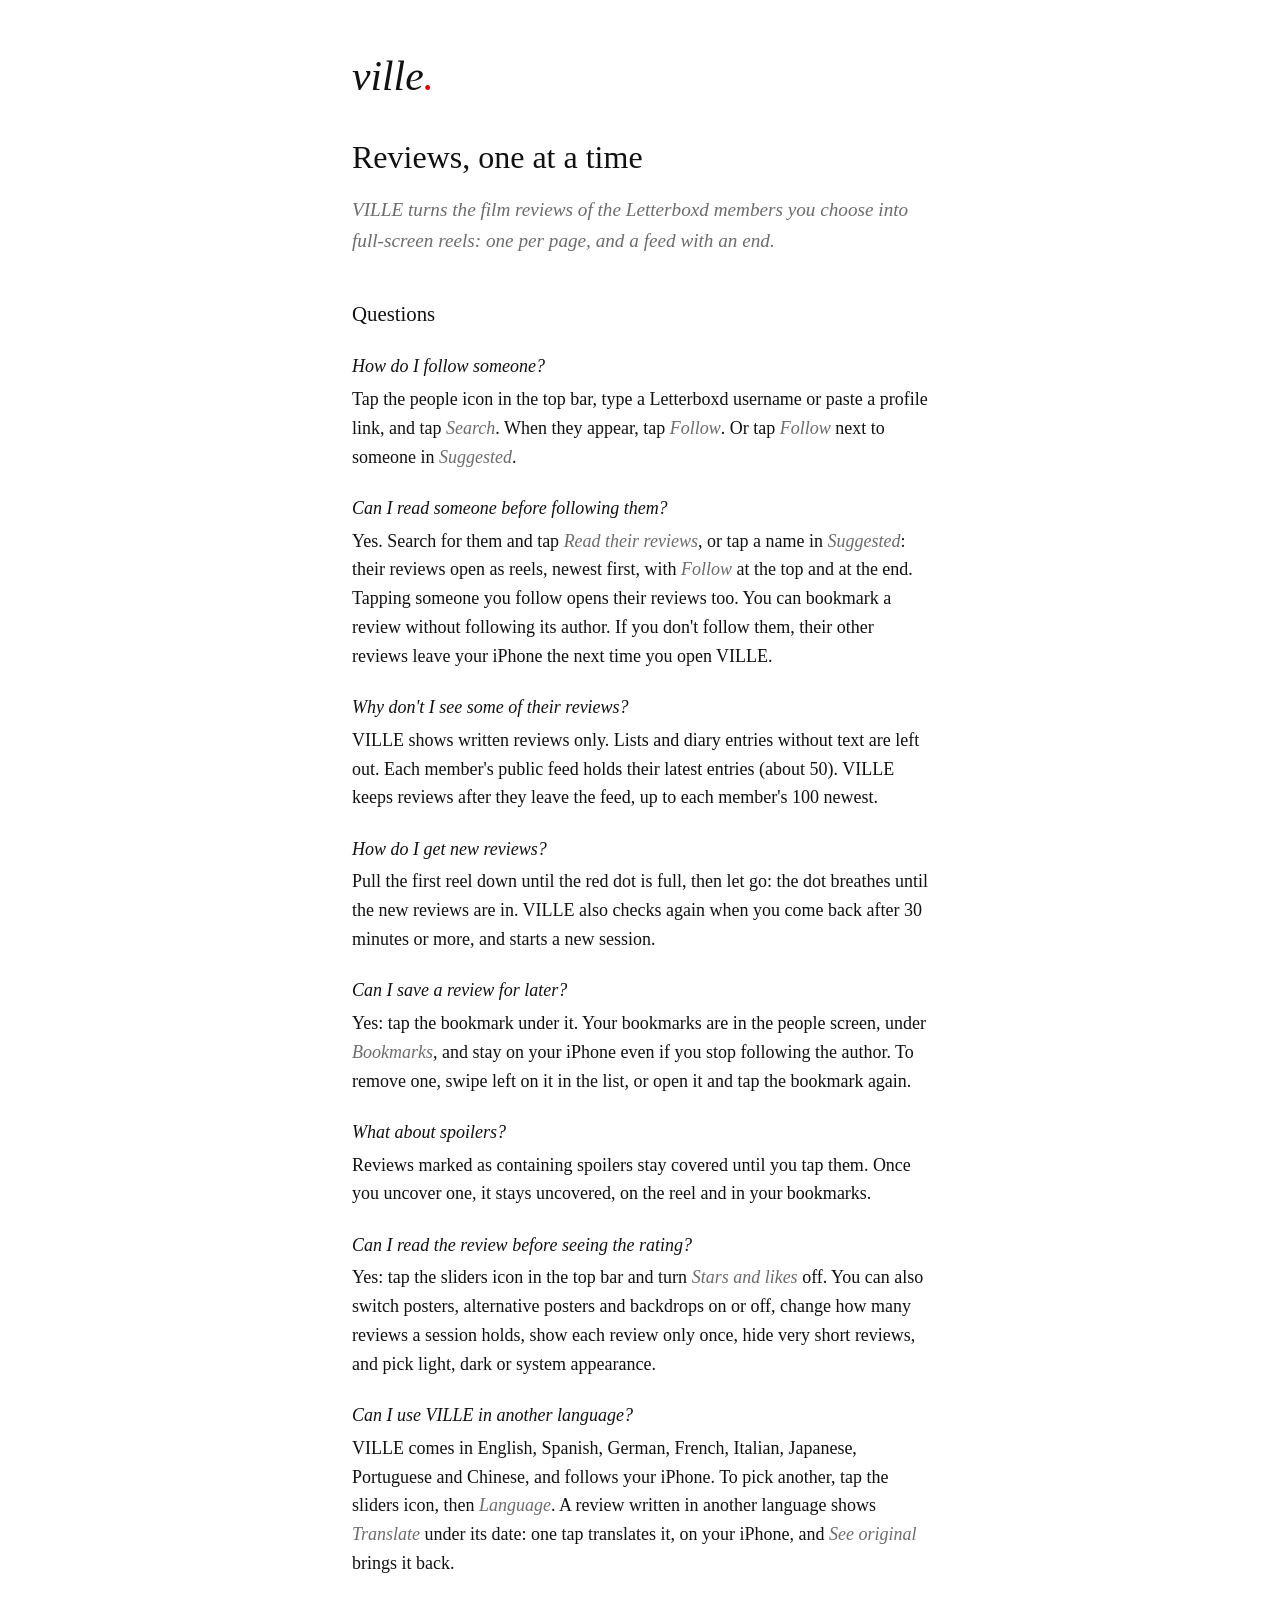
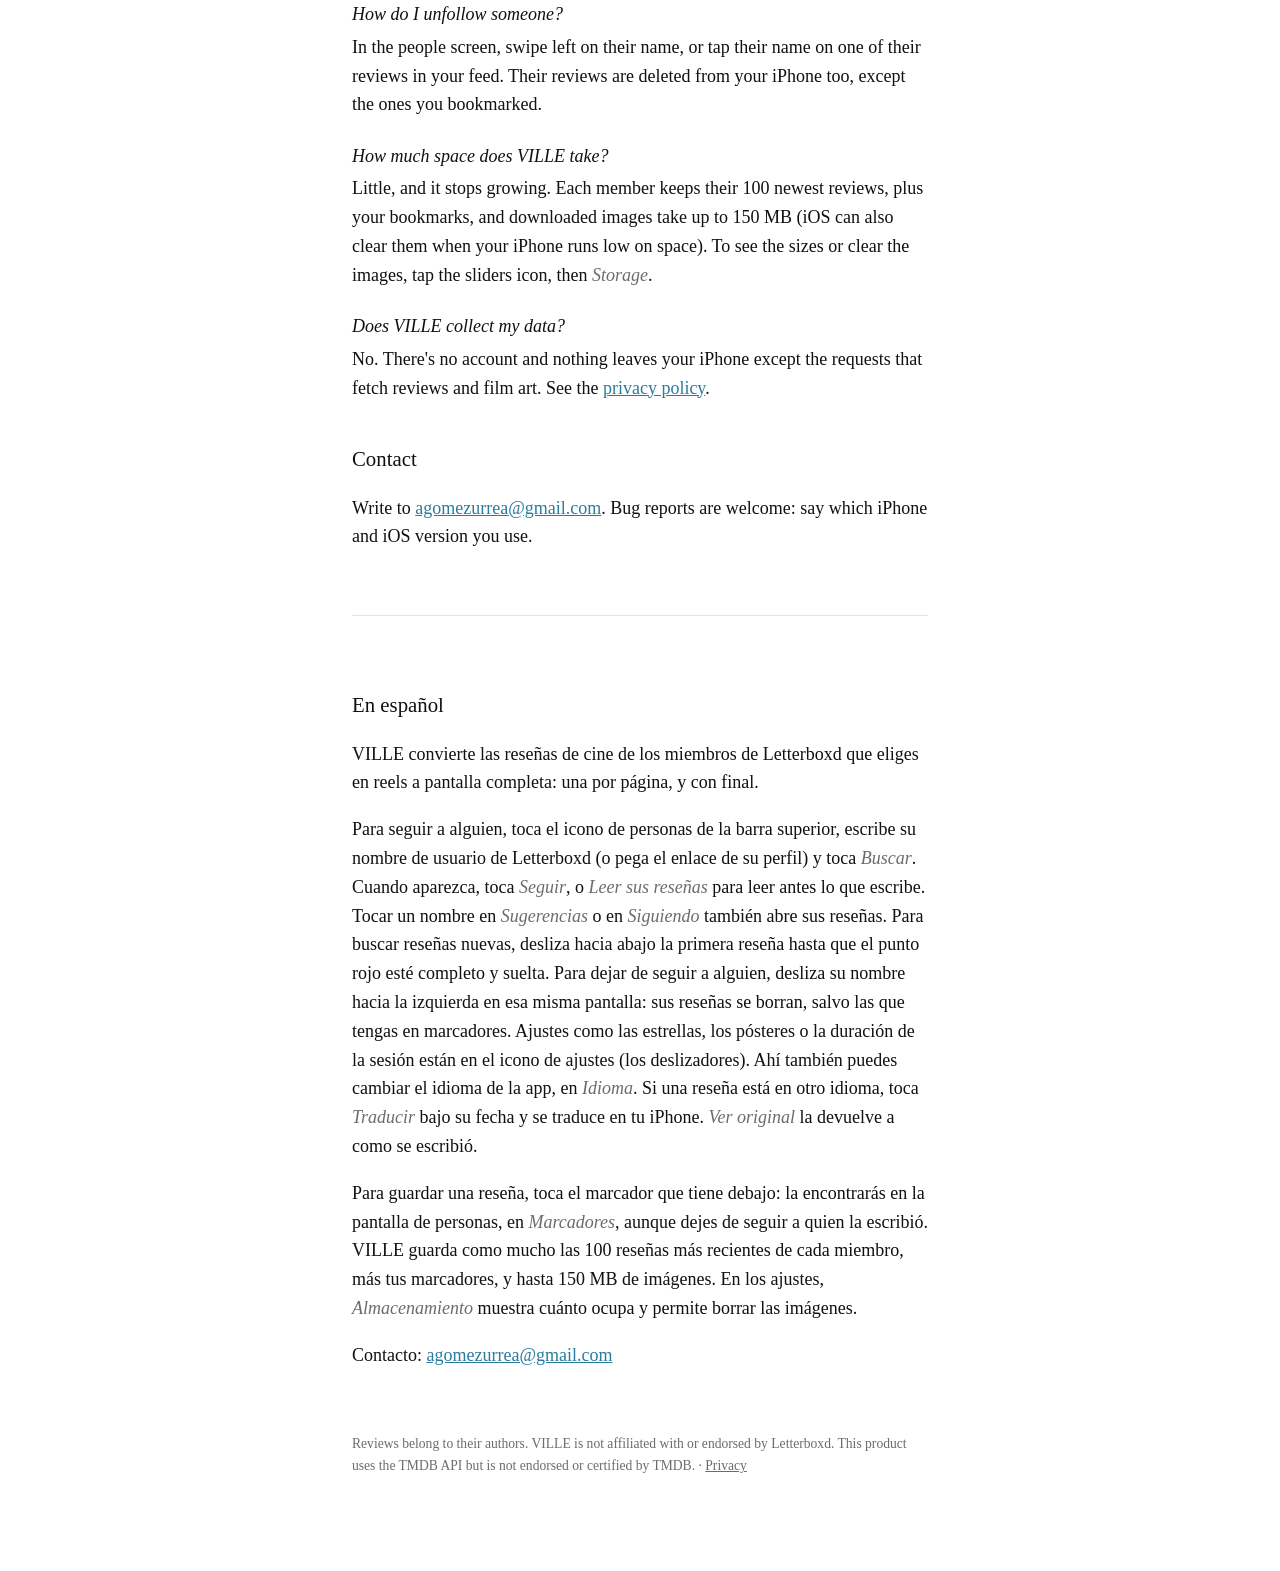
==== commit b49e4b7f: "docs: describe Search in the help, privacy page and review notes The privacy page says VILLE fetches" ====
--- a/store/site/index.html
+++ b/store/site/index.html
@@ -32,8 +32,11 @@
 
   <h2>Questions</h2>
   <dl>
-    <dt>How do I add someone?</dt>
-    <dd>Tap the people icon in the top bar and type a Letterboxd username or paste a profile link. Or tap <em>Add</em> next to someone in <em>Suggested</em>.</dd>
+    <dt>How do I follow someone?</dt>
+    <dd>Tap the people icon in the top bar, type a Letterboxd username or paste a profile link, and tap <em>Search</em>. When they appear, tap <em>Follow</em>. Or tap <em>Follow</em> next to someone in <em>Suggested</em>.</dd>
+
+    <dt>Can I read someone before following them?</dt>
+    <dd>Yes. Search for them and tap <em>Read their reviews</em>, or tap a name in <em>Suggested</em>: their reviews open as reels, newest first, with <em>Follow</em> at the top and at the end. Tapping someone you follow opens their reviews too. You can bookmark a review without following its author. If you don't follow them, their other reviews leave your iPhone the next time you open VILLE.</dd>
 
     <dt>Why don't I see some of their reviews?</dt>
     <dd>VILLE shows written reviews only. Lists and diary entries without text are left out. Each member's public feed holds their latest entries (about 50). VILLE keeps reviews after they leave the feed, up to each member's 100 newest.</dd>
@@ -53,8 +56,8 @@
     <dt>Can I use VILLE in another language?</dt>
     <dd>VILLE comes in English, Spanish, German, French, Italian, Japanese, Portuguese and Chinese, and follows your iPhone. To pick another, tap the sliders icon, then <em>Language</em>. A review written in another language shows <em>Translate</em> under its date: one tap translates it, on your iPhone, and <em>See original</em> brings it back.</dd>
 
-    <dt>How do I remove someone?</dt>
-    <dd>In the people screen, swipe left on their name. Their reviews are deleted from your iPhone too, except the ones you bookmarked.</dd>
+    <dt>How do I unfollow someone?</dt>
+    <dd>In the people screen, swipe left on their name, or tap their name on one of their reviews in your feed. Their reviews are deleted from your iPhone too, except the ones you bookmarked.</dd>
 
     <dt>How much space does VILLE take?</dt>
     <dd>Little, and it stops growing. Each member keeps their 100 newest reviews, plus your bookmarks, and downloaded images take up to 150 MB (iOS can also clear them when your iPhone runs low on space). To see the sizes or clear the images, tap the sliders icon, then <em>Storage</em>.</dd>
@@ -69,7 +72,7 @@
   <section class="language" lang="es">
     <h2>En español</h2>
     <p>VILLE convierte las reseñas de cine de los miembros de Letterboxd que eliges en reels a pantalla completa: una por página, y con final.</p>
-    <p>Para añadir a alguien, toca el icono de personas de la barra superior y escribe su nombre de usuario de Letterboxd (o pega el enlace de su perfil). Para buscar reseñas nuevas, desliza hacia abajo la primera reseña hasta que el punto rojo esté completo y suelta. Para quitar a alguien, desliza su nombre hacia la izquierda en esa misma pantalla: sus reseñas se borran, salvo las que tengas en marcadores. Ajustes como las estrellas, los pósteres o la duración de la sesión están en el icono de ajustes (los deslizadores). Ahí también puedes cambiar el idioma de la app, en <em>Idioma</em>. Si una reseña está en otro idioma, toca <em>Traducir</em> bajo su fecha y se traduce en tu iPhone. <em>Ver original</em> la devuelve a como se escribió.</p>
+    <p>Para seguir a alguien, toca el icono de personas de la barra superior, escribe su nombre de usuario de Letterboxd (o pega el enlace de su perfil) y toca <em>Buscar</em>. Cuando aparezca, toca <em>Seguir</em>, o <em>Leer sus reseñas</em> para leer antes lo que escribe. Tocar un nombre en <em>Sugerencias</em> o en <em>Siguiendo</em> también abre sus reseñas. Para buscar reseñas nuevas, desliza hacia abajo la primera reseña hasta que el punto rojo esté completo y suelta. Para dejar de seguir a alguien, desliza su nombre hacia la izquierda en esa misma pantalla: sus reseñas se borran, salvo las que tengas en marcadores. Ajustes como las estrellas, los pósteres o la duración de la sesión están en el icono de ajustes (los deslizadores). Ahí también puedes cambiar el idioma de la app, en <em>Idioma</em>. Si una reseña está en otro idioma, toca <em>Traducir</em> bajo su fecha y se traduce en tu iPhone. <em>Ver original</em> la devuelve a como se escribió.</p>
     <p>Para guardar una reseña, toca el marcador que tiene debajo: la encontrarás en la pantalla de personas, en <em>Marcadores</em>, aunque dejes de seguir a quien la escribió. VILLE guarda como mucho las 100 reseñas más recientes de cada miembro, más tus marcadores, y hasta 150 MB de imágenes. En los ajustes, <em>Almacenamiento</em> muestra cuánto ocupa y permite borrar las imágenes.</p>
     <p>Contacto: <a href="mailto:agomezurrea@gmail.com">agomezurrea@gmail.com</a></p>
   </section>
--- a/store/site/style.css
+++ b/store/site/style.css
@@ -5,7 +5,7 @@
   --bg: #ffffff;
   --text: #111111;
   --secondary: rgba(17, 17, 17, 0.62);
-  --red: #d7263d;   /* BrandRed, light */
+  --red: #d80017;   /* BrandRed, light (sRGB fallback) */
   --blue: #2a7c9f;  /* BrandBlue, light: links */
   --rule: rgba(17, 17, 17, 0.12);
 }
@@ -15,9 +15,22 @@
     --bg: #000000;
     --text: #f2f2f2;
     --secondary: rgba(242, 242, 242, 0.62);
-    --red: #e5475d;  /* BrandRed, dark */
+    --red: #ff3534;  /* BrandRed, dark (sRGB fallback) */
     --blue: #3b95bc; /* BrandBlue, dark */
     --rule: rgba(242, 242, 242, 0.14);
+  }
+}
+
+/* BrandRed is a Display P3 red: screens that show P3 get the deeper red. */
+@supports (color: color(display-p3 1 0 0)) {
+  :root {
+    --red: color(display-p3 0.812 0 0.078);
+  }
+
+  @media (prefers-color-scheme: dark) {
+    :root {
+      --red: color(display-p3 0.945 0.24 0.215);
+    }
   }
 }
 
